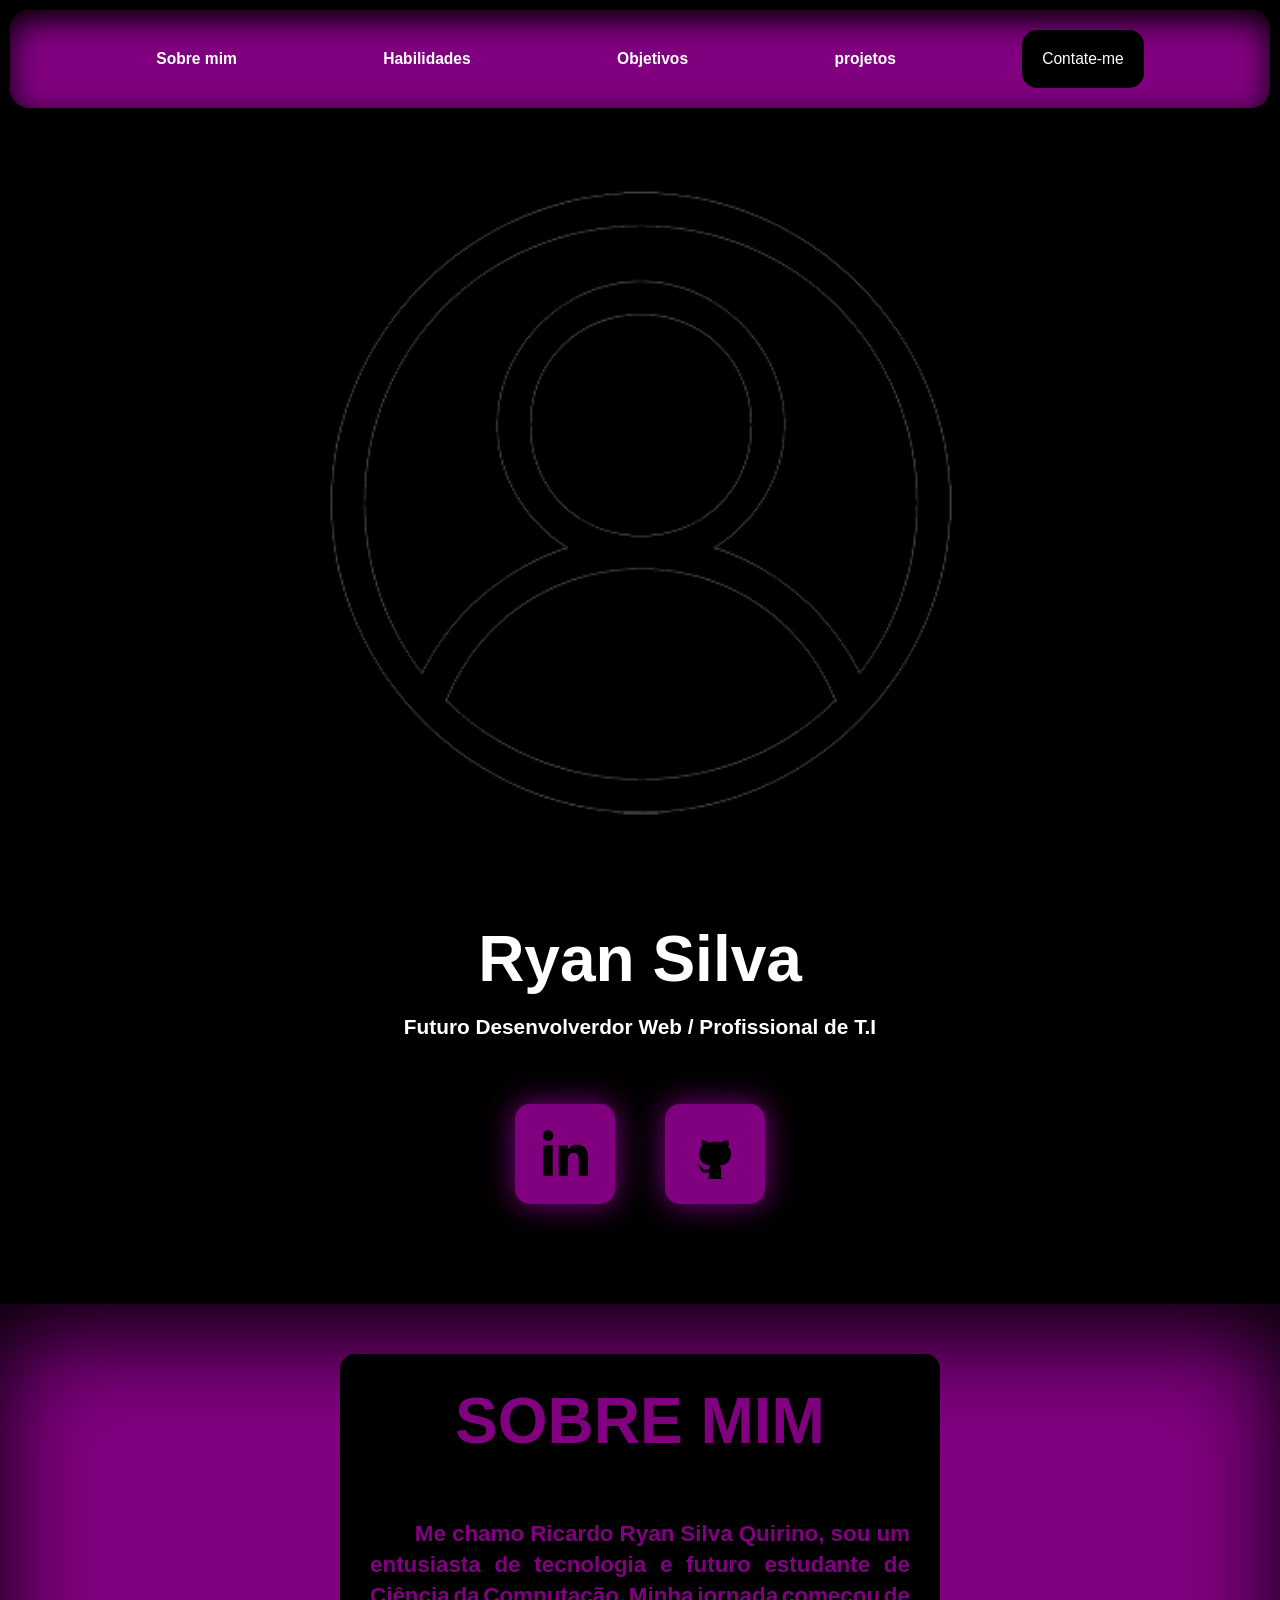
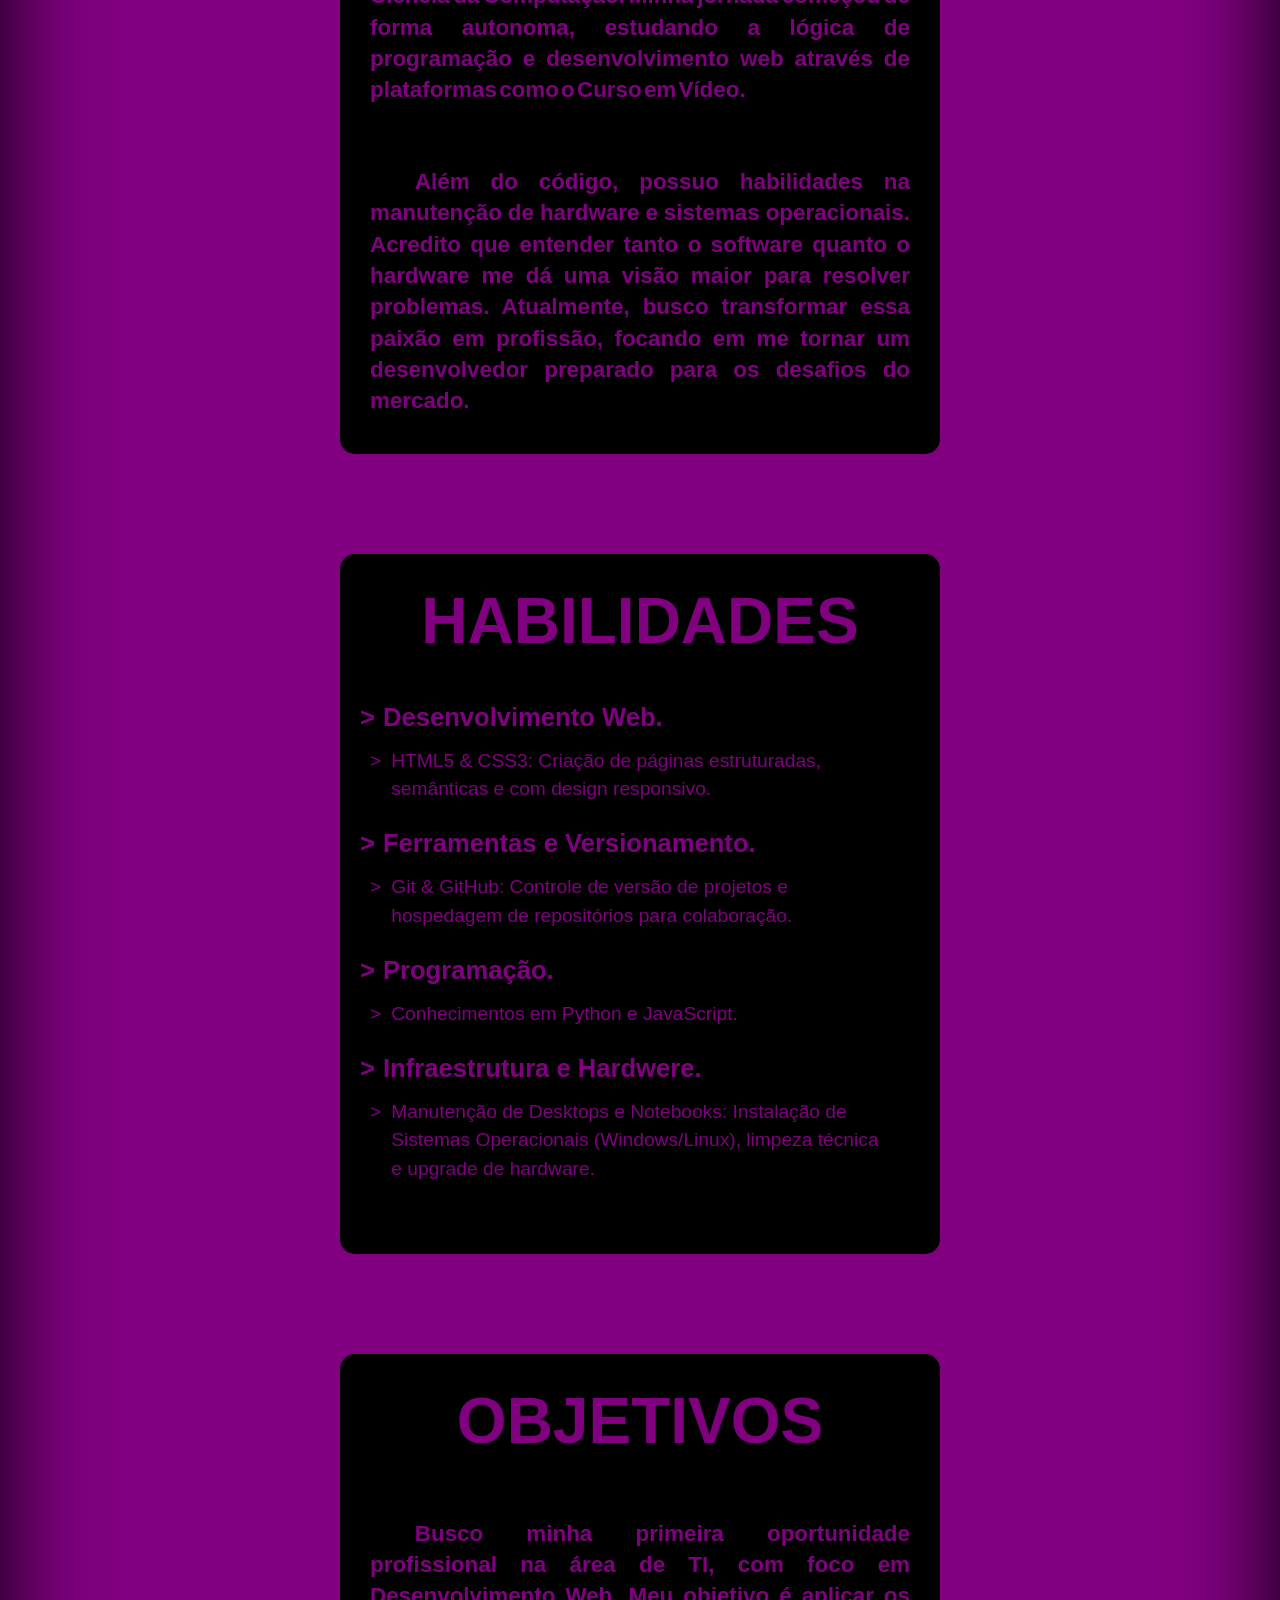
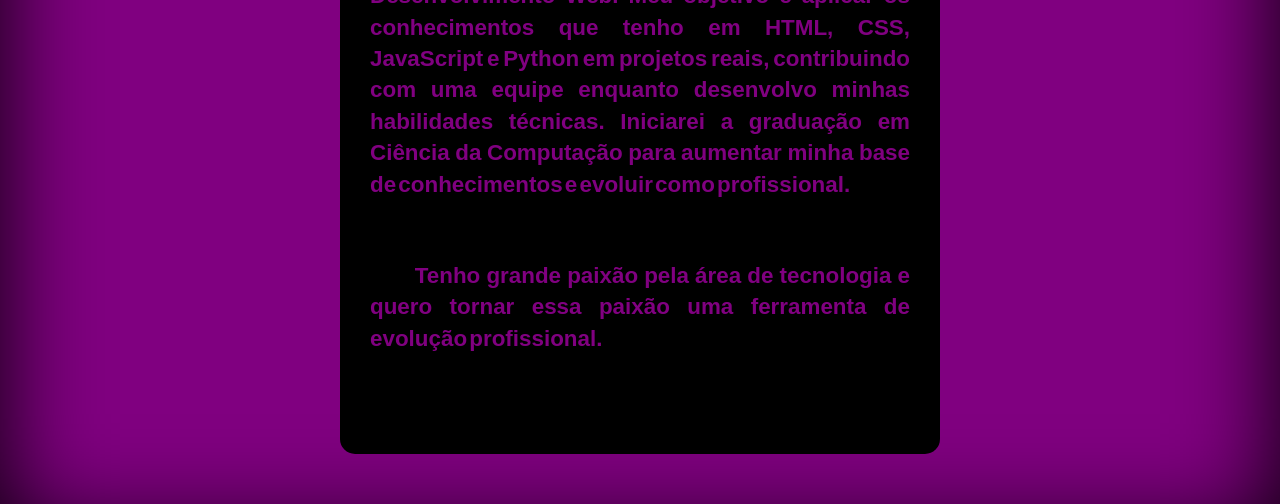
==== index.html @ 9a20ec0d "Portfólio: Versão V1.0 Primeira versão, já com media query." ====
<!DOCTYPE html>
<html lang="pt-br">
<head>
    <meta charset="UTF-8">
    <meta name="viewport" content="width=device-width, initial-scale=1.0">
    <title>PORTFÓLIO</title>
    <link rel="stylesheet" href="estilos/style.css">
    <link rel="stylesheet" href="estilos/style_celulares.css">
    <link rel="stylesheet" href="estilos/style_tablets.css">
    
</head>
<body>
    <header>
        <a href="#infos" class="itens " >Sobre mim</a>
        <a href="#infos" class="itens ">Habilidades</a>
        <a href="" class="itens ">Objetivos</a>
        <a href="" class="itens ">projetos</a>
        <a href=""  id="contato">Contate-me</a>
    </header>
    <section id="inicial">
        <div id="nome_area">
            <div >
                <h1 id="nome">Ryan Silva</h1>
            </div>
            <div >
                <h2 id="area">Futuro Desenvolverdor Web / Profissional de T.I</h2>
            </div>
            <div id="links">
                <a href="" class="link">
                    <img src="Imagens/linked.png" alt="linkedin" class="Imagens">
                </a>
                <a href="" class="link">
                    <img src="Imagens/github.png" alt="GitHub" class="Imagens">
                </a>
            </div>
        </div>
        
        <picture>
            <source media="(max-width: 768px)" srcset="Imagens/usuar2o.png">
            <source media="(min-width:769px) and (max-width: 1200px)" srcset="Imagens/usuar3o.png">
            <img src="Imagens/usuar1o.png" alt="foto" id="foto">
        </picture>
        
    </section>
    <section id="infos">
        <div id="pessoal">
            <div class="mais">
                <h3>SOBRE MIM</h3>
                <p>
                    Me chamo Ricardo Ryan Silva Quirino, sou um entusiasta de tecnologia e futuro estudante de Ciência da Computação. Minha jornada começou de forma autonoma, estudando a lógica de programação e desenvolvimento web através de plataformas como o Curso em Vídeo.
                </p>
                <p>
                    Além do código, possuo habilidades na manutenção de hardware e sistemas operacionais. Acredito que entender tanto o software quanto o hardware me dá uma visão maior para resolver problemas. Atualmente, busco transformar essa paixão em profissão, focando em me tornar um desenvolvedor preparado para os desafios do mercado.
                </p>
                
            </div>
            <div class="mais">
                <h3>HABILIDADES</h3>
                <ul>
                    <li class="pontos"> Desenvolvimento Web.</li>
                    <ul>
                        <li class="subpontos">HTML5 & CSS3: Criação de páginas estruturadas, semânticas e com design responsivo.
                        </li>
                    </ul>
                    <li  class="pontos"> Ferramentas e Versionamento.</li>
                    <ul>
                        <li class="subpontos">
                            Git & GitHub: Controle de versão de projetos e hospedagem de repositórios para colaboração.
                        </li>
                    </ul>
                    <li  class="pontos"> Programação.</li>
                    <ul>
                        <li class="subpontos">
                            Conhecimentos em Python e JavaScript.
                        </li>
                    </ul>
                    <li  class="pontos"> 
                        Infraestrutura e Hardwere. 
                    </li>
                    <ul>
                        <li class="subpontos">
                            Manutenção de Desktops e Notebooks: Instalação de Sistemas Operacionais (Windows/Linux), limpeza técnica e upgrade de hardware.
                        </li>
                    </ul>
                </ul>
            </div>
            <div class="mais">
                <h3>OBJETIVOS</h3>
                <p>
                    Busco minha primeira oportunidade profissional na área de TI, com foco em Desenvolvimento Web. Meu objetivo é aplicar os conhecimentos que tenho em HTML, CSS, JavaScript e Python em projetos reais, contribuindo com uma equipe enquanto desenvolvo minhas habilidades técnicas. Iniciarei a graduação em Ciência da Computação para aumentar minha base de conhecimentos e evoluir como profissional.
                </p>
                <P>
                    Tenho grande paixão pela área de tecnologia e quero tornar essa paixão uma ferramenta de evolução profissional.
                </P>
            </div>
        </div>
    </section>
    <footer>

    </footer>
</script>
</body>
</html>
---- estilos/style.css ----
@charset "utf-8";
@media screen and (min-width: 1200px){
    

    :root{
        --cor-primaria: #000000;
        --cor-secundaria: #800080;
        --cor-tercearia: #ffffff;
    }

    *{
        padding: 0;
        margin: 0;
        font-family: Arial, Helvetica, sans-serif;

    }

    html {
        scroll-behavior: smooth;
    }

    body{
        background-color: var(--cor-primaria);
        margin: auto;
        -ms-overflow-style: none;  
    }

    body::-webkit-scrollbar {
        display: none;
    }

    header{
        display: flex;
        justify-content: space-evenly;
        padding: 20px;
        margin: 50px;
        border-radius: 20px;
        background-color: var(--cor-secundaria);
        font-family: Arial, Helvetica, sans-serif;
        box-shadow: inset 0 10px 30px -0px var(--cor-primaria);
        
    }
    .itens{
        color: var(--cor-tercearia);
        padding: 20px;
        text-decoration: none;
        font-family: Arial, Helvetica, sans-serif;
        font-weight: bold;
        font-size: 1.2em;

        

    }
    #contato{
        color: var(--cor-tercearia);
        background-color: var(--cor-primaria);
        padding: 20px;
        text-decoration: none;
        font-size: 1.2em;
        border-radius: 15px;

    }

    
    #inicial {
        background-color: var(--cor-primaria);
        display: grid;
        /* Troque o 300px por 1fr ou auto */
        grid-template-columns: 1fr 1fr; 
        align-items: center; 
        justify-items: center;
        min-height: calc(100vh - 150px); /* Desconta o tamanho aproximado do header */
        width: 100%;
        padding-top: 20px; /* Evita que cole no header se a tela for muito baixa */
    }


    #nome_area{
        
        display: flex;
        flex-flow: column;
        justify-content: center; 
        padding: 20px;
        margin: 20px;
        color: var(--cor-tercearia);
        line-height: 1.6;
    }
    #nome{
        font-size: 4em;
        padding-left: 50px;
    
    }
    #area{
        padding-left: 55px;
        font-size: 1.3em;
        
        
        
    }
    #links{
        display: flex;
        justify-content: start;
        gap: 50px;
        padding: 60px;
        padding-left: 55px;
    }
    .link{
        display: flex;
        width: 100px;
        height: 100px;
        border-radius: 15px;
        background-color: var(--cor-secundaria);
        align-items: center;
        justify-content: center;
        box-shadow: 0 0 30px var(--cor-secundaria);
        
    }
    .link:hover{
        transform: translate(0px, -5px);
    }
    .Imagens{
        width: 50px;
        
    
    }
    #usuario{
        background-color: #800080;
       
        
    }
    
    picture {
        display: flex;
        justify-content: center;
        align-items: center;
        width: 100%;
        max-height: 100%; 
    }
    #foto{
        max-width: 100%; 
        min-width: 50%;   
        max-height: 70vh;
        min-height: 70vh;    
        object-fit: contain; /* Mantém a proporção sem distorcer */
        display: block;
        margin: auto;
    }

    #infos{
        background-color: var(--cor-secundaria);
        
    }


    #pessoal{
        background-color: var(--cor-secundaria);
        display: flex;
        flex-flow: row wrap;
        justify-content: space-around;
        align-items: center;
        min-height: 100vh;
        box-shadow: inset 0 30px 100px -0px var(--cor-primaria);

    }
    .mais{
        background-color: black;
        color: var(--cor-secundaria);
        width: 600px;
        height: 700px;
        border-radius: 15px;
        margin: 50px;
    }

    .mais h3,p{
        padding: 30px;
    }
    .mais h3{
        text-align: center;
        font-size: 4em;
    }
    .mais p{
        text-align: justify;
        line-height: 1.4em;
        word-spacing: -4px;
        text-indent: 2em;
        font-size: 1.4em;
        font-weight: bolder;
    }
    .mais ul{
        margin: auto;
        list-style-position: inside;
        list-style: none;
        padding: 0px;
    }
    .pontos{
        font-size: 1.6em;
        font-weight: bolder;
        margin-top: 15px;
        display: flex;
        align-items: center;
        padding-left: 20px;
    }
    .pontos::before {
        content: ">";
        margin-right: 8px;
        color: var(--cor-secundaria);
    }
    .subpontos {
        display: flex;       
        align-items: flex-start; 
        padding:10px 30px 10px 30px;
        padding-right: 50px;  
        margin-top: 5px;
        font-size: 1.2em;
        line-height: 1.5;
        font-weight: 500;    
    }
    .subpontos::before {
        content: ">";        
        margin-right: 10px;  
        color: var(--cor-secundaria);         
        flex-shrink: 0;      
    }
}
---- estilos/style_celulares.css ----
@charset "utf-8";
@media screen and (max-width: 768px) {


    :root{
        --cor-primaria: #000000;
        --cor-secundaria: #800080;
        --cor-tercearia: #ffffff;
    }

    *{
        padding: 0;
        margin: 0;
        font-family: Arial, Helvetica, sans-serif;

    }

    html {
        scroll-behavior: smooth;
    }

    body{
        background-color: var(--cor-primaria);
        margin: auto;
        -ms-overflow-style: none;  
    }

    body::-webkit-scrollbar {
        display: none;
    }

    header{
        display: flex;
        flex-flow: row nowrap;
        justify-content: space-evenly;
        padding: 20px;
        margin: 10px;
        border-radius: 20px;
        background-color: var(--cor-secundaria);
        font-family: Arial, Helvetica, sans-serif;
        font-size: 13px;
        box-shadow: inset 0 10px 30px -0px var(--cor-primaria);
        
    }
    .itens{
        color: var(--cor-tercearia);
        padding: 20px;
        text-decoration: none;
        font-family: Arial, Helvetica, sans-serif;
        font-weight: bold;
        font-size: 1.2em;

        

    }
    #contato{
        color: var(--cor-tercearia);
        background-color: var(--cor-primaria);
        padding: 20px;
        text-decoration: none;
        font-size: 1.2em;
        border-radius: 15px;

    }

    #inicial{
        background-color: var(--cor-primaria);
        display: flex;
        flex-flow: column-reverse;
        place-items: center center;
        place-content: center center;
        min-height: 95vh;
        width: 100vw;

        
    }
    #nome_area{
        display: flex;
        flex-flow: column;
        place-content: center center; 
        place-items: center center;
        padding: 20px;
        margin: 20px;
        color: var(--cor-tercearia);
        line-height: 1.6;
    }
    #nome{
        font-size: 4em;
        padding: 0;
        text-align: center;
   
    }
    #area{
        text-align: center;
        font-size: 1.3em;
    
    
    
    }
    
    #links{
        display: flex;
        justify-content: center;
        gap: 50px;
        padding: 60px;
        
        
    }
    .link{
        display: flex;
        width: 100px;
        height: 100px;
        border-radius: 15px;
        background-color: var(--cor-secundaria);
        align-items: center;
        justify-content: center;
        box-shadow: 0 0 30px var(--cor-secundaria);
        
    }
    .link:hover{
        transform: translate(0px, -5px);
    }
    
    .Imagens{
        width: 50px;
        
    
    }
    #usuario{
        background-color: #800080;
        flex: 1 1 300px;
        
       
        width: 400px;
        text-align: center;
        justify-content: center;
        align-content: center;
        
    }
    
    #foto{
        
        flex: 1 1 300px;
    }
    #infos{
        background-color: var(--cor-secundaria);
        
    }


    #pessoal{
        background-color: var(--cor-secundaria);
        display: flex;
        flex-flow: row wrap;
        justify-content: space-around;
        align-items: center;
        min-height: 100vh;
        box-shadow: inset 0 30px 100px -0px var(--cor-primaria);

    }
    .mais{
        background-color: black;
        color: var(--cor-secundaria);
        width: 600px;
        height: 700px;
        border-radius: 15px;
        margin: 50px;
    }

    .mais h3,p{
        padding: 30px;
    }
    .mais h3{
        text-align: center;
        font-size: 4em;
    }
    .mais p{
        text-align: justify;
        line-height: 1.4em;
        word-spacing: -4px;
        text-indent: 2em;
        font-size: 1.4em;
        font-weight: bolder;
    }
    .mais ul{
        margin: auto;
        list-style-position: inside;
        list-style: none;
        padding: 0px;
    }
    .pontos{
        font-size: 1.6em;
        font-weight: bolder;
        margin-top: 15px;
        display: flex;
        align-items: center;
        padding-left: 20px;
    }
    .pontos::before {
        content: ">";
        margin-right: 8px;
        color: var(--cor-secundaria);
    }
    .subpontos {
        display: flex;       
        align-items: flex-start; 
        padding:10px 30px 10px 30px;
        padding-right: 50px;  
        margin-top: 5px;
        font-size: 1.2em;
        line-height: 1.5;
        font-weight: 500;    
    }
    .subpontos::before {
        content: ">";        
        margin-right: 10px;  
        color: var(--cor-secundaria);         
        flex-shrink: 0;      
    }
}
---- estilos/style_tablets.css ----
@charset "utf-8";
@media screen and (min-width: 769px) and (max-width: 1470px) {


    :root{
        --cor-primaria: #000000;
        --cor-secundaria: #800080;
        --cor-tercearia: #ffffff;
    }

    *{
        padding: 0;
        margin: 0;
        font-family: Arial, Helvetica, sans-serif;

    }

    html {
        scroll-behavior: smooth;
    }

    body{
        background-color: var(--cor-primaria);
        margin: auto;
        -ms-overflow-style: none;  
    }

    body::-webkit-scrollbar {
        display: none;
    }

    header{
        display: flex;
        flex-flow: row nowrap;
        justify-content: space-evenly;
        padding: 20px;
        margin: 10px;
        border-radius: 20px;
        background-color: var(--cor-secundaria);
        font-family: Arial, Helvetica, sans-serif;
        font-size: 13px;
        box-shadow: inset 0 10px 30px -0px var(--cor-primaria);
        
    }
    .itens{
        color: var(--cor-tercearia);
        padding: 20px;
        text-decoration: none;
        font-family: Arial, Helvetica, sans-serif;
        font-weight: bold;
        font-size: 1.2em;

        

    }
    #contato{
        color: var(--cor-tercearia);
        background-color: var(--cor-primaria);
        padding: 20px;
        text-decoration: none;
        font-size: 1.2em;
        border-radius: 15px;

    }

    #inicial{
        background-color: var(--cor-primaria);
        display: flex;
        flex-flow: column-reverse;
        place-items: center center;
        place-content: center center;
        min-height: 95vh;
        width: 100vw;

        
    }
    #nome_area{
        display: flex;
        flex-flow: column;
        place-content: center center; 
        place-items: center center;
        padding: 20px;
        margin: 20px;
        color: var(--cor-tercearia);
        line-height: 1.6;
    }
    #nome{
        font-size: 4em;
        padding: 0;
        text-align: center;
   
    }
    #area{
        text-align: center;
        font-size: 1.3em;
        padding: 0;
    
    
    
    }
    
    #links{
        display: flex;
        justify-content: center;
        gap: 50px;
        padding: 60px;
        
        
    }
    .link{
        display: flex;
        width: 100px;
        height: 100px;
        border-radius: 15px;
        background-color: var(--cor-secundaria);
        align-items: center;
        justify-content: center;
        box-shadow: 0 0 30px var(--cor-secundaria);
        
    }
    .link:hover{
        transform: translate(0px, -5px);
    }
    
    .Imagens{
        width: 50px;
        
    
    }
    #usuario{
        background-color: #800080;
        flex: 1 1 300px;
        
       
        width: 400px;
        text-align: center;
        justify-content: center;
        align-content: center;
        
    }
    
    picture{
        padding: 50px;
    }
    #infos{
        background-color: var(--cor-secundaria);
        
    }


    #pessoal{
        background-color: var(--cor-secundaria);
        display: flex;
        flex-flow: row wrap;
        justify-content: space-around;
        align-items: center;
        min-height: 100vh;
        box-shadow: inset 0 30px 100px -0px var(--cor-primaria);

    }
    .mais{
        background-color: black;
        color: var(--cor-secundaria);
        width: 600px;
        height: 700px;
        border-radius: 15px;
        margin: 50px;
    }

    .mais h3,p{
        padding: 30px;
    }
    .mais h3{
        text-align: center;
        font-size: 4em;
    }
    .mais p{
        text-align: justify;
        line-height: 1.4em;
        word-spacing: -4px;
        text-indent: 2em;
        font-size: 1.4em;
        font-weight: bolder;
    }
    .mais ul{
        margin: auto;
        list-style-position: inside;
        list-style: none;
        padding: 0px;
    }
    .pontos{
        font-size: 1.6em;
        font-weight: bolder;
        margin-top: 15px;
        display: flex;
        align-items: center;
        padding-left: 20px;
    }
    .pontos::before {
        content: ">";
        margin-right: 8px;
        color: var(--cor-secundaria);
    }
    .subpontos {
        display: flex;       
        align-items: flex-start; 
        padding:10px 30px 10px 30px;
        padding-right: 50px;  
        margin-top: 5px;
        font-size: 1.2em;
        line-height: 1.5;
        font-weight: 500;    
    }
    .subpontos::before {
        content: ">";        
        margin-right: 10px;  
        color: var(--cor-secundaria);         
        flex-shrink: 0;      
    }
}
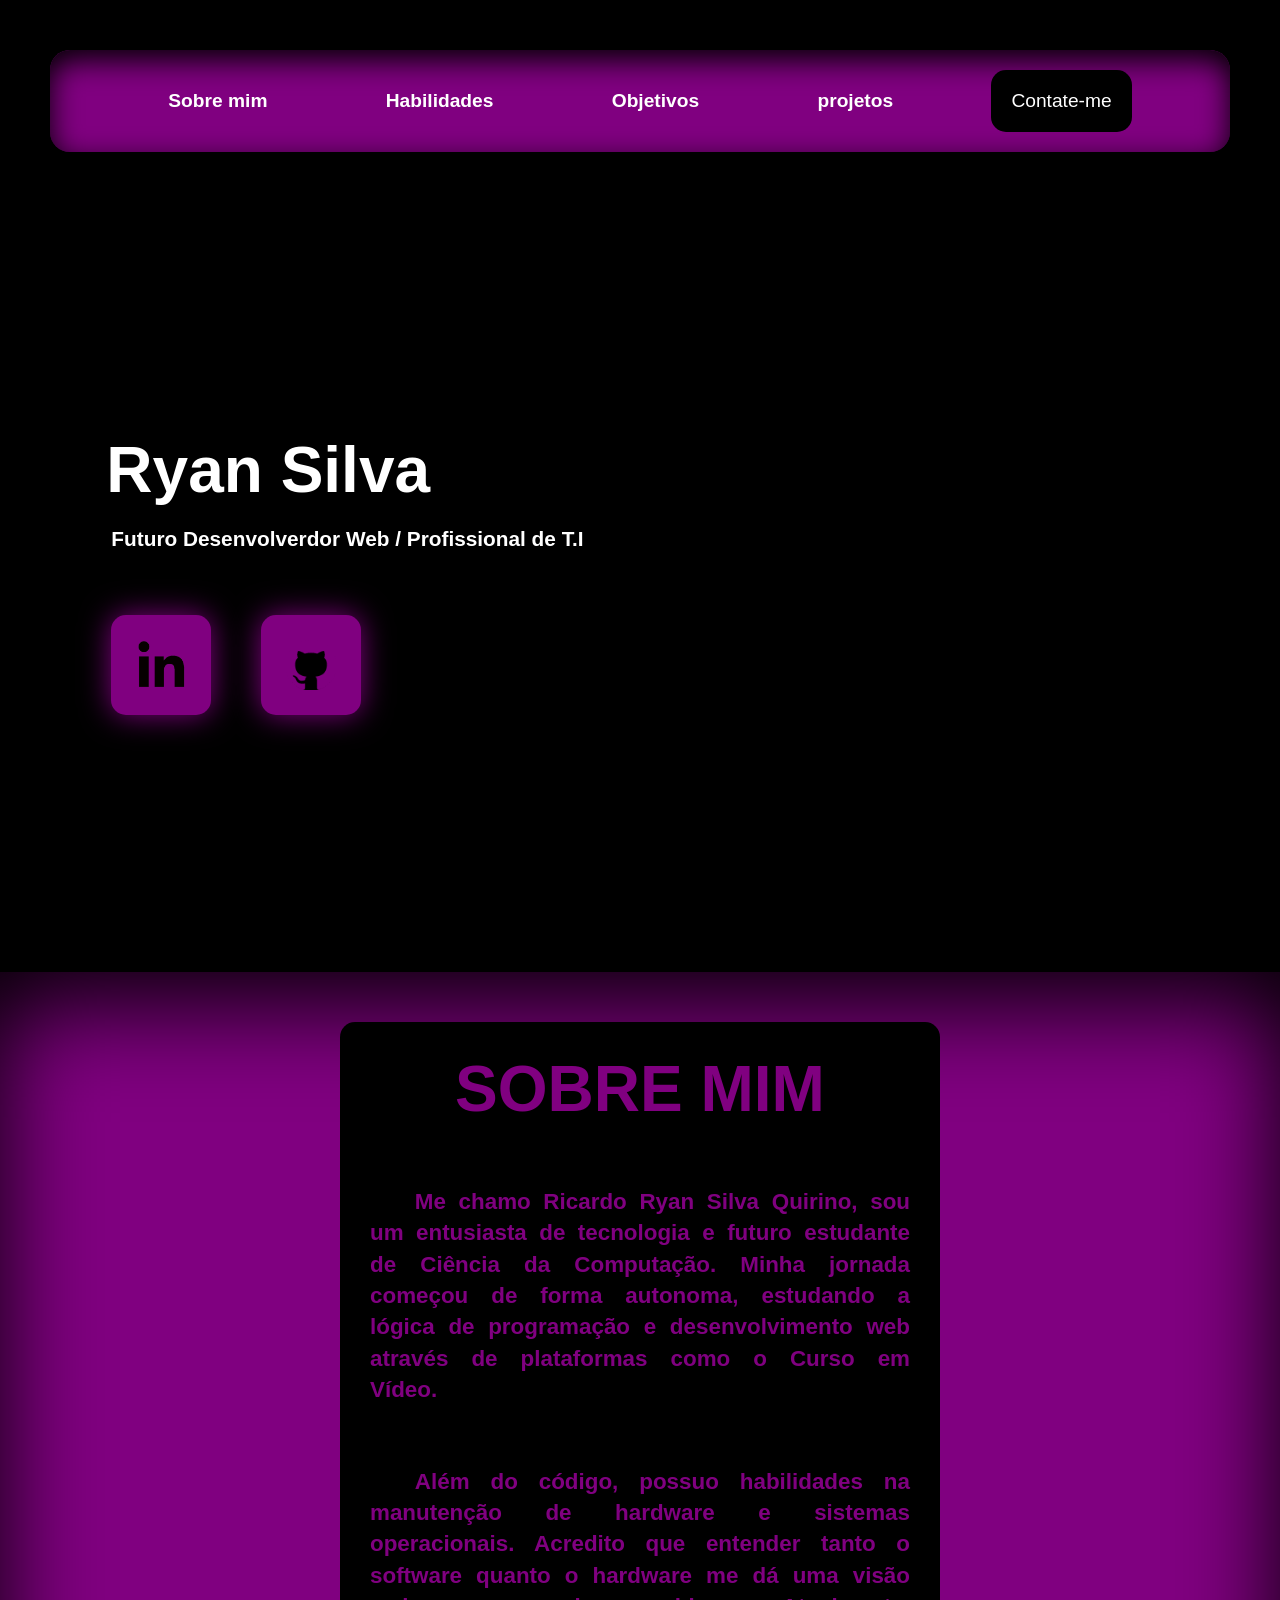
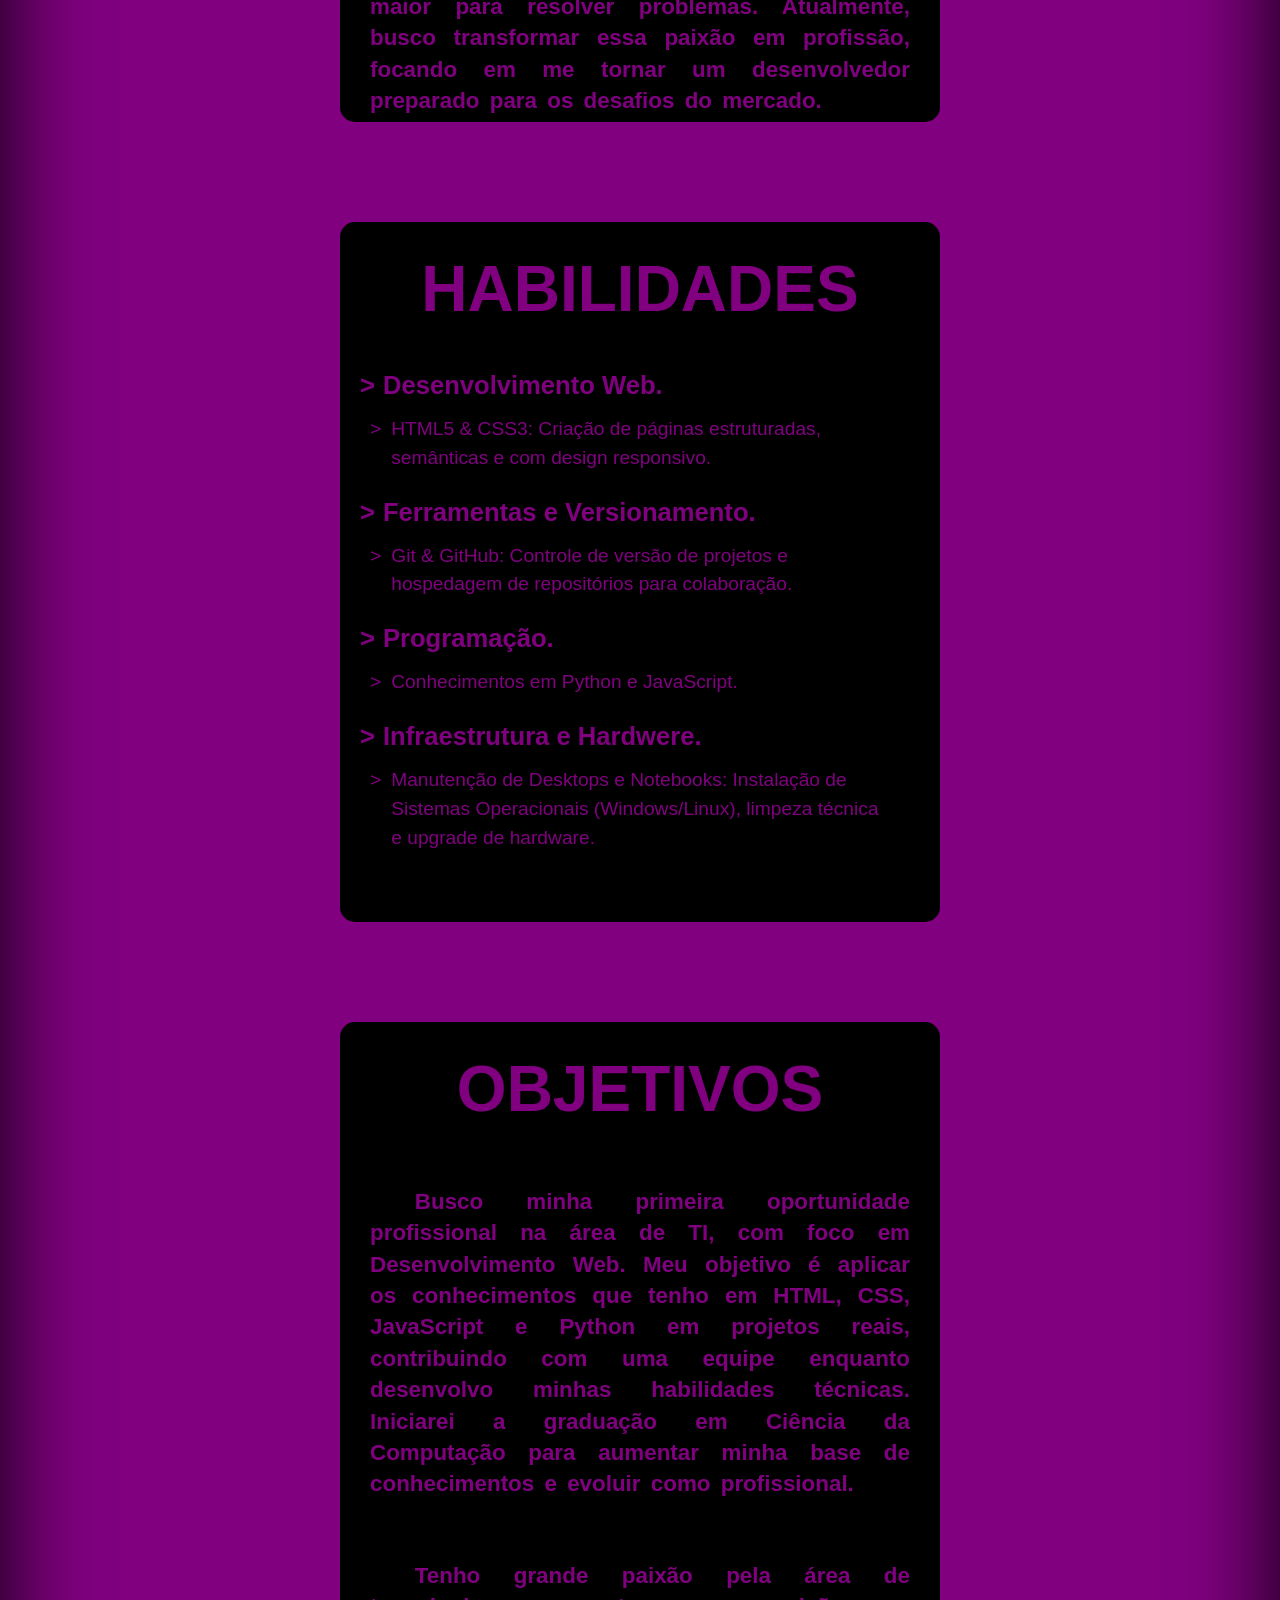
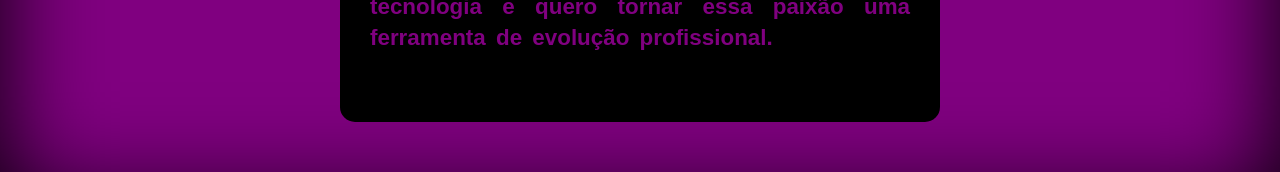
==== commit bdcf99ca: "Update V1.4" ====
--- a/index.html
+++ b/index.html
@@ -11,10 +11,10 @@
 </head>
 <body>
     <header>
-        <a href="#infos" class="itens " >Sobre mim</a>
-        <a href="#infos" class="itens ">Habilidades</a>
-        <a href="" class="itens ">Objetivos</a>
-        <a href="" class="itens ">projetos</a>
+        <a href="#sobre" class="itens " >Sobre mim</a>
+        <a href="#habilidades" class="itens ">Habilidades</a>
+        <a href="#objetivos" class="itens ">Objetivos</a>
+        <a href="#infos" class="itens ">projetos</a>
         <a href=""  id="contato">Contate-me</a>
     </header>
     <section id="inicial">
@@ -26,10 +26,10 @@
                 <h2 id="area">Futuro Desenvolverdor Web / Profissional de T.I</h2>
             </div>
             <div id="links">
-                <a href="" class="link">
+                <a href="https://www.linkedin.com/in/ryansilvadev/" class="link" target="_blank">
                     <img src="Imagens/linked.png" alt="linkedin" class="Imagens">
                 </a>
-                <a href="" class="link">
+                <a href="https://github.com/Ryan-Silva-Dev" class="link" target="_blank">
                     <img src="Imagens/github.png" alt="GitHub" class="Imagens">
                 </a>
             </div>
@@ -45,7 +45,7 @@
     <section id="infos">
         <div id="pessoal">
             <div class="mais">
-                <h3>SOBRE MIM</h3>
+                <h3 id="sobre">SOBRE MIM</h3>
                 <p>
                     Me chamo Ricardo Ryan Silva Quirino, sou um entusiasta de tecnologia e futuro estudante de Ciência da Computação. Minha jornada começou de forma autonoma, estudando a lógica de programação e desenvolvimento web através de plataformas como o Curso em Vídeo.
                 </p>
@@ -55,7 +55,7 @@
                 
             </div>
             <div class="mais">
-                <h3>HABILIDADES</h3>
+                <h3 id="habilidades">HABILIDADES</h3>
                 <ul>
                     <li class="pontos"> Desenvolvimento Web.</li>
                     <ul>
@@ -85,7 +85,7 @@
                 </ul>
             </div>
             <div class="mais">
-                <h3>OBJETIVOS</h3>
+                <h3 id="objetivos">OBJETIVOS</h3>
                 <p>
                     Busco minha primeira oportunidade profissional na área de TI, com foco em Desenvolvimento Web. Meu objetivo é aplicar os conhecimentos que tenho em HTML, CSS, JavaScript e Python em projetos reais, contribuindo com uma equipe enquanto desenvolvo minhas habilidades técnicas. Iniciarei a graduação em Ciência da Computação para aumentar minha base de conhecimentos e evoluir como profissional.
                 </p>
--- a/estilos/style.css
+++ b/estilos/style.css
@@ -137,7 +137,7 @@
         max-height: 100%; 
     }
     #foto{
-        max-width: 100%; 
+        max-width: 90%; 
         min-width: 50%;   
         max-height: 70vh;
         min-height: 70vh;    
@@ -181,7 +181,7 @@
     .mais p{
         text-align: justify;
         line-height: 1.4em;
-        word-spacing: -4px;
+        word-spacing: 4px;
         text-indent: 2em;
         font-size: 1.4em;
         font-weight: bolder;
--- a/estilos/style_celulares.css
+++ b/estilos/style_celulares.css
@@ -1,5 +1,5 @@
 @charset "utf-8";
-@media screen and (max-width: 768px) {
+@media screen and (max-width: 500px) {
 
 
     :root{
@@ -32,19 +32,21 @@
     header{
         display: flex;
         flex-flow: row nowrap;
-        justify-content: space-evenly;
-        padding: 20px;
-        margin: 10px;
+        margin: auto;
+        place-content: center space-around;
+        place-items: center center;
+        width: 95vw;
+        height: 6vh;
         border-radius: 20px;
         background-color: var(--cor-secundaria);
         font-family: Arial, Helvetica, sans-serif;
-        font-size: 13px;
+        font-size: 0.5em;
         box-shadow: inset 0 10px 30px -0px var(--cor-primaria);
         
     }
     .itens{
         color: var(--cor-tercearia);
-        padding: 20px;
+    
         text-decoration: none;
         font-family: Arial, Helvetica, sans-serif;
         font-weight: bold;
@@ -56,10 +58,10 @@
     #contato{
         color: var(--cor-tercearia);
         background-color: var(--cor-primaria);
-        padding: 20px;
+        padding: 15px;
         text-decoration: none;
         font-size: 1.2em;
-        border-radius: 15px;
+        border-radius: 20px;
 
     }
 
@@ -69,7 +71,7 @@
         flex-flow: column-reverse;
         place-items: center center;
         place-content: center center;
-        min-height: 95vh;
+        min-height: 97vh;
         width: 100vw;
 
         
@@ -79,20 +81,20 @@
         flex-flow: column;
         place-content: center center; 
         place-items: center center;
-        padding: 20px;
-        margin: 20px;
+        padding: 10px;
+        margin: 10px;
         color: var(--cor-tercearia);
         line-height: 1.6;
     }
     #nome{
-        font-size: 4em;
+        font-size: 2em;
         padding: 0;
         text-align: center;
    
     }
     #area{
         text-align: center;
-        font-size: 1.3em;
+        font-size: 0.5em;
     
     
     
@@ -101,15 +103,15 @@
     #links{
         display: flex;
         justify-content: center;
-        gap: 50px;
-        padding: 60px;
+        gap: 30px;
+        padding: 20px;
         
         
     }
     .link{
         display: flex;
-        width: 100px;
-        height: 100px;
+        width: 60px;
+        height: 60px;
         border-radius: 15px;
         background-color: var(--cor-secundaria);
         align-items: center;
@@ -144,6 +146,9 @@
     }
     #infos{
         background-color: var(--cor-secundaria);
+        width: 100vw;
+        margin: 0;
+        padding: 0;
         
     }
 
@@ -161,25 +166,25 @@
     .mais{
         background-color: black;
         color: var(--cor-secundaria);
-        width: 600px;
-        height: 700px;
+        width: 400px;
+        height: 500px;
         border-radius: 15px;
-        margin: 50px;
+        margin: 10px;
     }
 
     .mais h3,p{
-        padding: 30px;
+        padding: 20px;
     }
     .mais h3{
         text-align: center;
-        font-size: 4em;
+        font-size: 1.5em;
     }
     .mais p{
         text-align: justify;
-        line-height: 1.4em;
-        word-spacing: -4px;
-        text-indent: 2em;
-        font-size: 1.4em;
+        line-height: 1.3em;
+        word-spacing: 4px;
+        text-indent: 1em;
+        font-size: 0.8em;
         font-weight: bolder;
     }
     .mais ul{
@@ -189,12 +194,12 @@
         padding: 0px;
     }
     .pontos{
-        font-size: 1.6em;
+        font-size: 1em;
         font-weight: bolder;
-        margin-top: 15px;
+        margin-top: 9px;
         display: flex;
         align-items: center;
-        padding-left: 20px;
+        padding-left: 10px;
     }
     .pontos::before {
         content: ">";
@@ -204,11 +209,11 @@
     .subpontos {
         display: flex;       
         align-items: flex-start; 
-        padding:10px 30px 10px 30px;
+        padding:5px 15px 5px 15px;
         padding-right: 50px;  
         margin-top: 5px;
-        font-size: 1.2em;
-        line-height: 1.5;
+        font-size: 0.8em;
+        line-height: 1.2em;
         font-weight: 500;    
     }
     .subpontos::before {
--- a/estilos/style_tablets.css
+++ b/estilos/style_tablets.css
@@ -1,5 +1,5 @@
 @charset "utf-8";
-@media screen and (min-width: 769px) and (max-width: 1470px) {
+@media screen and (min-width: 501px) and (max-width: 1236px) {
 
 
     :root{
@@ -23,6 +23,7 @@
         background-color: var(--cor-primaria);
         margin: auto;
         -ms-overflow-style: none;  
+        width: 100vw;
     }
 
     body::-webkit-scrollbar {
@@ -32,23 +33,25 @@
     header{
         display: flex;
         flex-flow: row nowrap;
-        justify-content: space-evenly;
-        padding: 20px;
-        margin: 10px;
+        justify-content: space-around;
+        align-items: center;
+        margin: auto;
+        width: 95vw;
         border-radius: 20px;
+        padding: 10px;
         background-color: var(--cor-secundaria);
         font-family: Arial, Helvetica, sans-serif;
-        font-size: 13px;
+        font-size: 1em;
         box-shadow: inset 0 10px 30px -0px var(--cor-primaria);
         
     }
     .itens{
         color: var(--cor-tercearia);
-        padding: 20px;
+        
         text-decoration: none;
         font-family: Arial, Helvetica, sans-serif;
         font-weight: bold;
-        font-size: 1.2em;
+        font-size: .8em;
 
         
 
@@ -58,8 +61,8 @@
         background-color: var(--cor-primaria);
         padding: 20px;
         text-decoration: none;
-        font-size: 1.2em;
-        border-radius: 15px;
+        font-size: 1em;
+        border-radius: 20px;
 
     }
 
@@ -85,14 +88,14 @@
         line-height: 1.6;
     }
     #nome{
-        font-size: 4em;
+        font-size: 3em;
         padding: 0;
         text-align: center;
    
     }
     #area{
         text-align: center;
-        font-size: 1.3em;
+        font-size: 1em;
         padding: 0;
     
     
@@ -102,16 +105,16 @@
     #links{
         display: flex;
         justify-content: center;
-        gap: 50px;
-        padding: 60px;
+        gap: 25px;
+        padding: 30px;
         
         
     }
     .link{
         display: flex;
-        width: 100px;
-        height: 100px;
-        border-radius: 15px;
+        width: 80px;
+        height: 80px;
+        border-radius: 20px;
         background-color: var(--cor-secundaria);
         align-items: center;
         justify-content: center;
@@ -172,14 +175,14 @@
     }
     .mais h3{
         text-align: center;
-        font-size: 4em;
+        font-size: 2em;
     }
     .mais p{
         text-align: justify;
         line-height: 1.4em;
-        word-spacing: -4px;
-        text-indent: 2em;
-        font-size: 1.4em;
+        word-spacing: 5px;
+        text-indent: 1em;
+        font-size: 1.2em;
         font-weight: bolder;
     }
     .mais ul{
@@ -189,7 +192,7 @@
         padding: 0px;
     }
     .pontos{
-        font-size: 1.6em;
+        font-size: 1.2em;
         font-weight: bolder;
         margin-top: 15px;
         display: flex;
@@ -207,7 +210,7 @@
         padding:10px 30px 10px 30px;
         padding-right: 50px;  
         margin-top: 5px;
-        font-size: 1.2em;
+        font-size: 1em;
         line-height: 1.5;
         font-weight: 500;    
     }
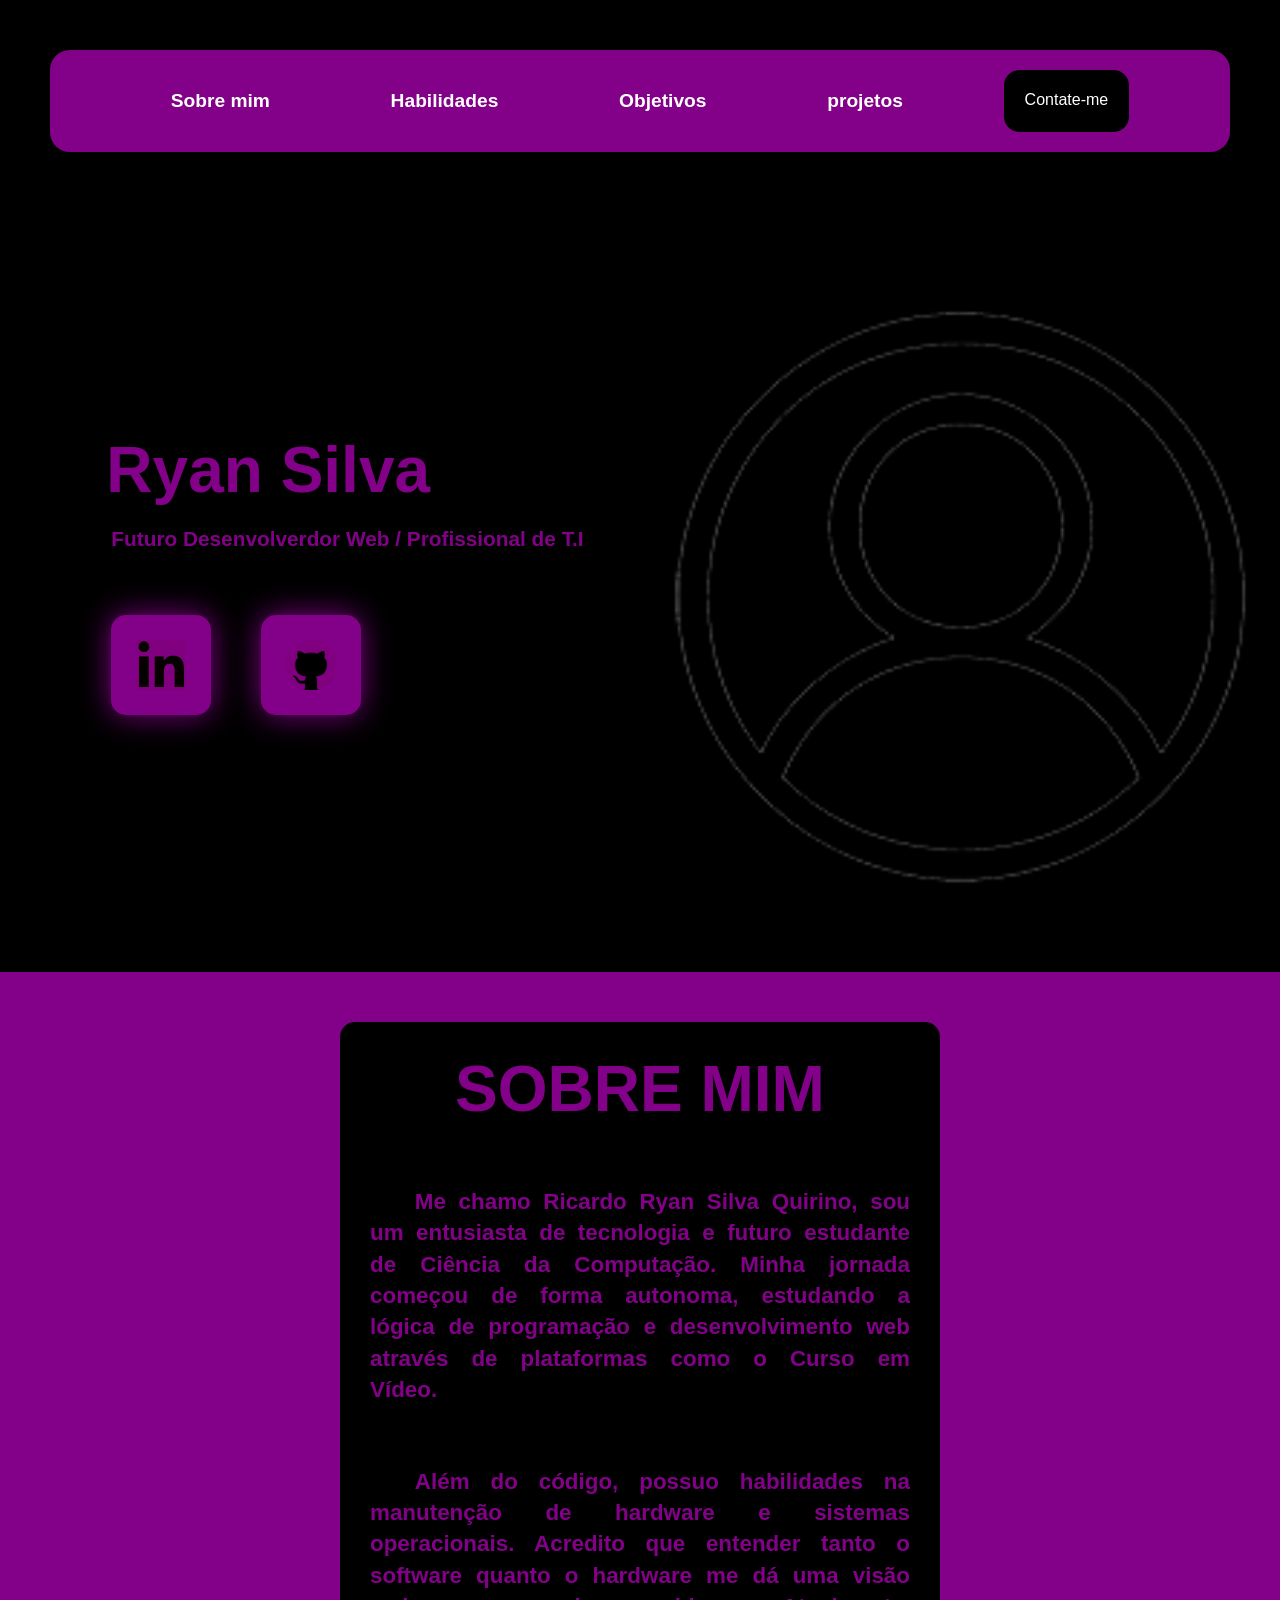
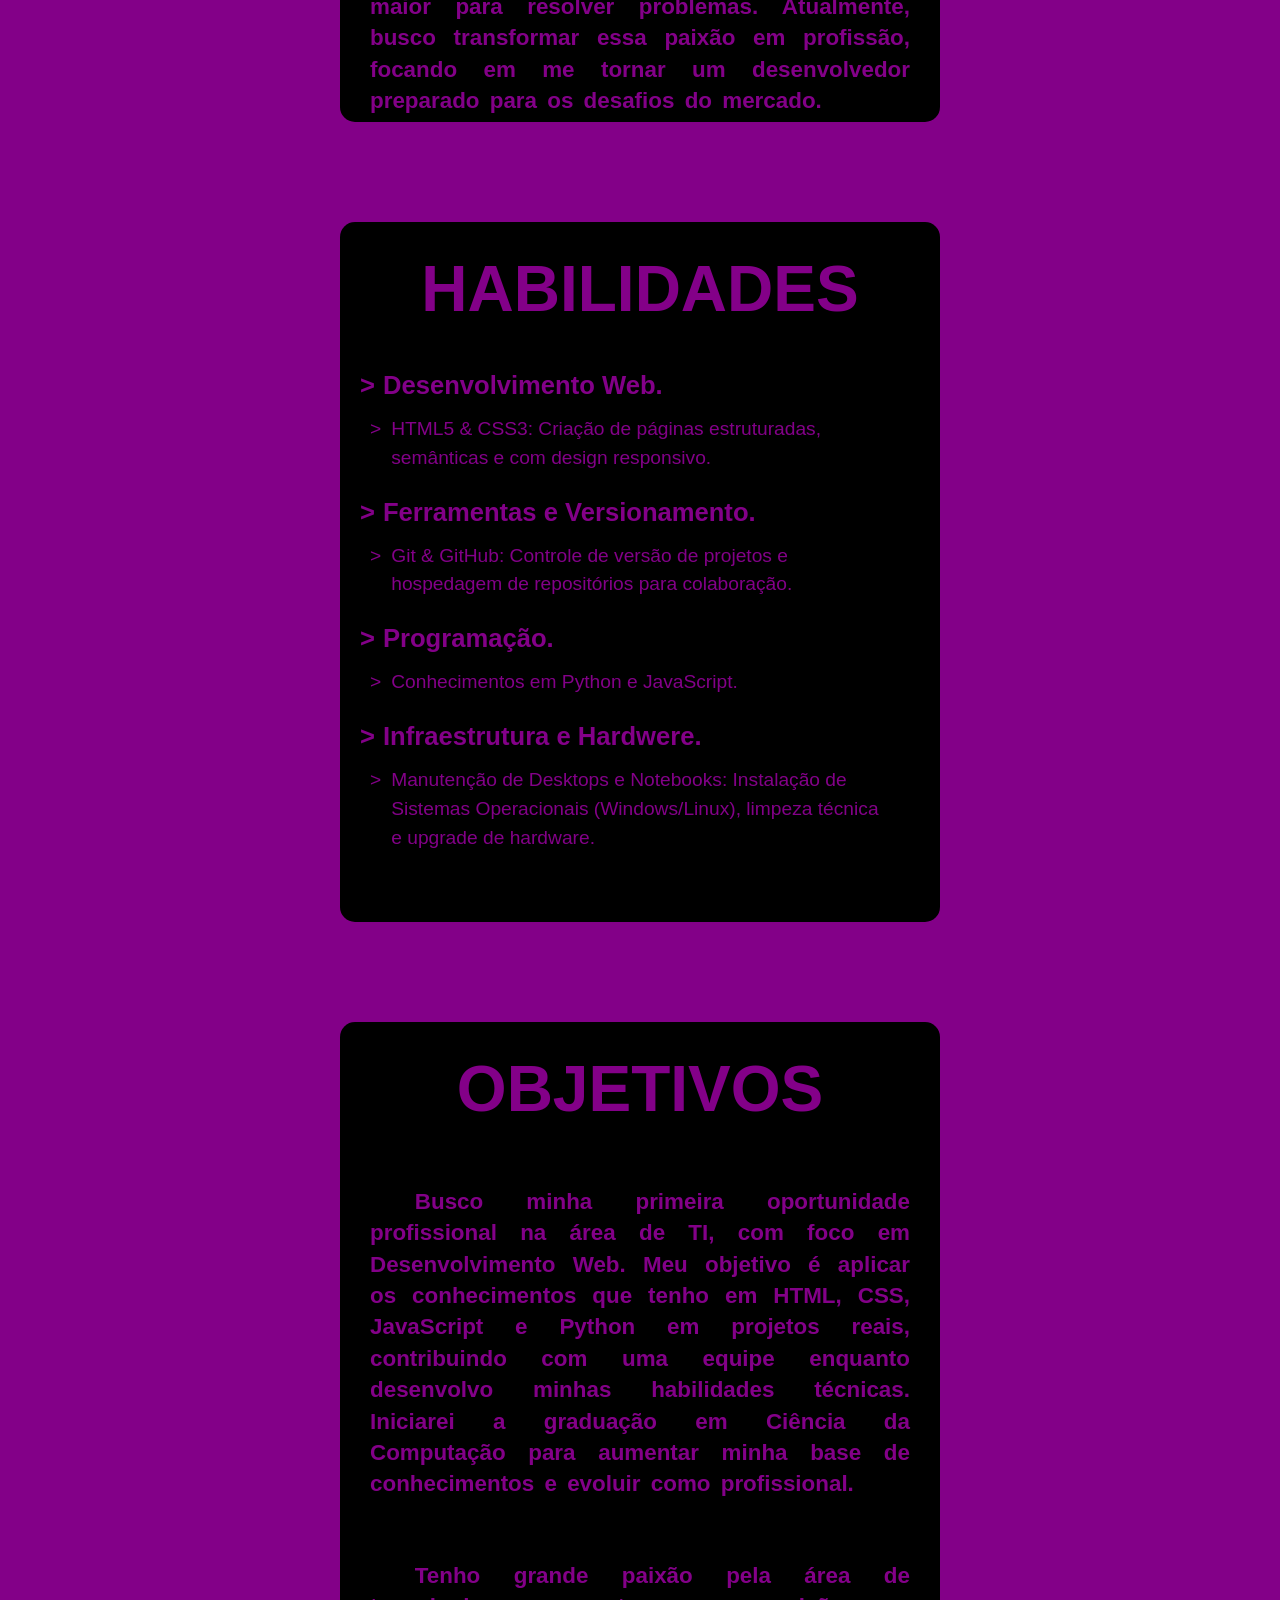
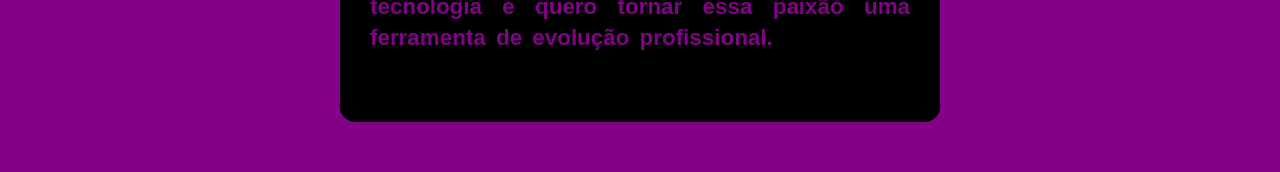
==== commit c7e0657c: "Contato Implementação da função de contato por E-mail." ====
--- a/index.html
+++ b/index.html
@@ -15,7 +15,7 @@
         <a href="#habilidades" class="itens ">Habilidades</a>
         <a href="#objetivos" class="itens ">Objetivos</a>
         <a href="#infos" class="itens ">projetos</a>
-        <a href=""  id="contato">Contate-me</a>
+        <a href="contato.html"  id="contato">Contate-me</a>
     </header>
     <section id="inicial">
         <div id="nome_area">
--- a/estilos/style.css
+++ b/estilos/style.css
@@ -4,7 +4,7 @@
 
     :root{
         --cor-primaria: #000000;
-        --cor-secundaria: #800080;
+        --cor-secundaria: #830088;
         --cor-tercearia: #ffffff;
     }
 
@@ -37,7 +37,7 @@
         border-radius: 20px;
         background-color: var(--cor-secundaria);
         font-family: Arial, Helvetica, sans-serif;
-        box-shadow: inset 0 10px 30px -0px var(--cor-primaria);
+        
         
     }
     .itens{
@@ -56,9 +56,16 @@
         background-color: var(--cor-primaria);
         padding: 20px;
         text-decoration: none;
-        font-size: 1.2em;
+        font-size: 1em;
         border-radius: 15px;
-
+        border: 1px solid var(--cor-primaria);
+        transition: 0.7s;
+    }
+    #contato:hover{
+        color: var(--cor-primaria);
+        background-color: var(--cor-secundaria);
+        border: 1px solid var(--cor-primaria);
+        font-weight: bold;
     }
 
     
@@ -82,7 +89,7 @@
         justify-content: center; 
         padding: 20px;
         margin: 20px;
-        color: var(--cor-tercearia);
+        color: var(--cor-secundaria);
         line-height: 1.6;
     }
     #nome{
@@ -124,7 +131,7 @@
     
     }
     #usuario{
-        background-color: #800080;
+        background-color: var(--cor-secundaria);
        
         
     }
@@ -159,11 +166,11 @@
         justify-content: space-around;
         align-items: center;
         min-height: 100vh;
-        box-shadow: inset 0 30px 100px -0px var(--cor-primaria);
+        /*box-shadow: inset 0 30px 100px -0px var(--cor-primaria);*/
 
     }
     .mais{
-        background-color: black;
+        background-color: var(--cor-primaria);
         color: var(--cor-secundaria);
         width: 600px;
         height: 700px;
--- a/estilos/style_celulares.css
+++ b/estilos/style_celulares.css
@@ -41,7 +41,7 @@
         background-color: var(--cor-secundaria);
         font-family: Arial, Helvetica, sans-serif;
         font-size: 0.5em;
-        box-shadow: inset 0 10px 30px -0px var(--cor-primaria);
+        
         
     }
     .itens{
@@ -62,7 +62,13 @@
         text-decoration: none;
         font-size: 1.2em;
         border-radius: 20px;
-
+        transition: 0.7s;
+
+    }
+    #contato:hover{
+        color: var(--cor-primaria);
+        background-color: var(--cor-secundaria);
+        border: 1px solid var(--cor-primaria);
     }
 
     #inicial{
@@ -160,7 +166,7 @@
         justify-content: space-around;
         align-items: center;
         min-height: 100vh;
-        box-shadow: inset 0 30px 100px -0px var(--cor-primaria);
+        
 
     }
     .mais{
--- a/estilos/style_tablets.css
+++ b/estilos/style_tablets.css
@@ -42,16 +42,16 @@
         background-color: var(--cor-secundaria);
         font-family: Arial, Helvetica, sans-serif;
         font-size: 1em;
-        box-shadow: inset 0 10px 30px -0px var(--cor-primaria);
+        
         
     }
     .itens{
         color: var(--cor-tercearia);
-        
+        font-weight: bold;
         text-decoration: none;
         font-family: Arial, Helvetica, sans-serif;
         font-weight: bold;
-        font-size: .8em;
+        font-size: 1em;
 
         
 
@@ -62,8 +62,15 @@
         padding: 20px;
         text-decoration: none;
         font-size: 1em;
+        font-weight: bold;
         border-radius: 20px;
-
+        border: 1px solid var(--cor-primaria);
+        transition: 0.7s;
+    }
+    #contato:hover{
+        color: var(--cor-primaria);
+        background-color: var(--cor-secundaria);
+        border: 1px solid var(--cor-primaria);
     }
 
     #inicial{
@@ -131,7 +138,7 @@
     
     }
     #usuario{
-        background-color: #800080;
+        background-color: var(--cor-secundaria);
         flex: 1 1 300px;
         
        
@@ -158,11 +165,11 @@
         justify-content: space-around;
         align-items: center;
         min-height: 100vh;
-        box-shadow: inset 0 30px 100px -0px var(--cor-primaria);
+        
 
     }
     .mais{
-        background-color: black;
+        background-color: var(--cor-primaria);
         color: var(--cor-secundaria);
         width: 600px;
         height: 700px;
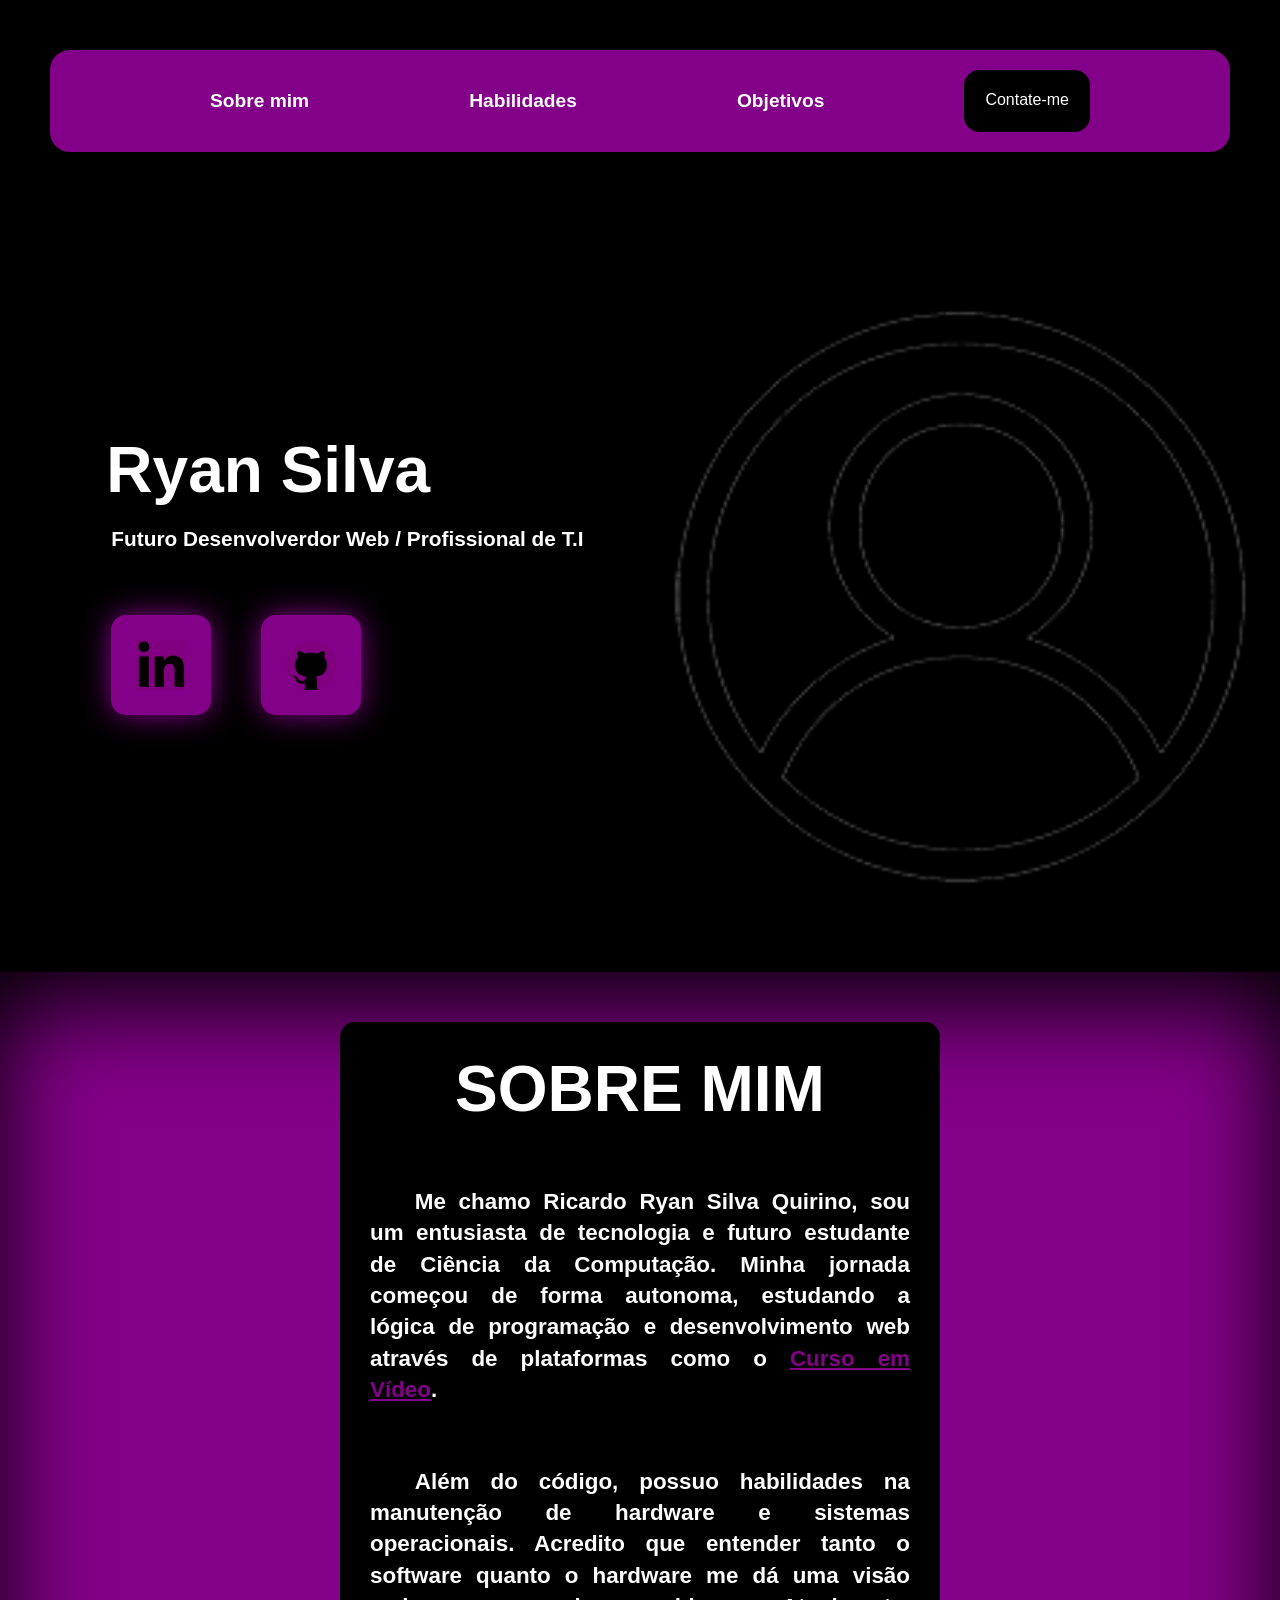
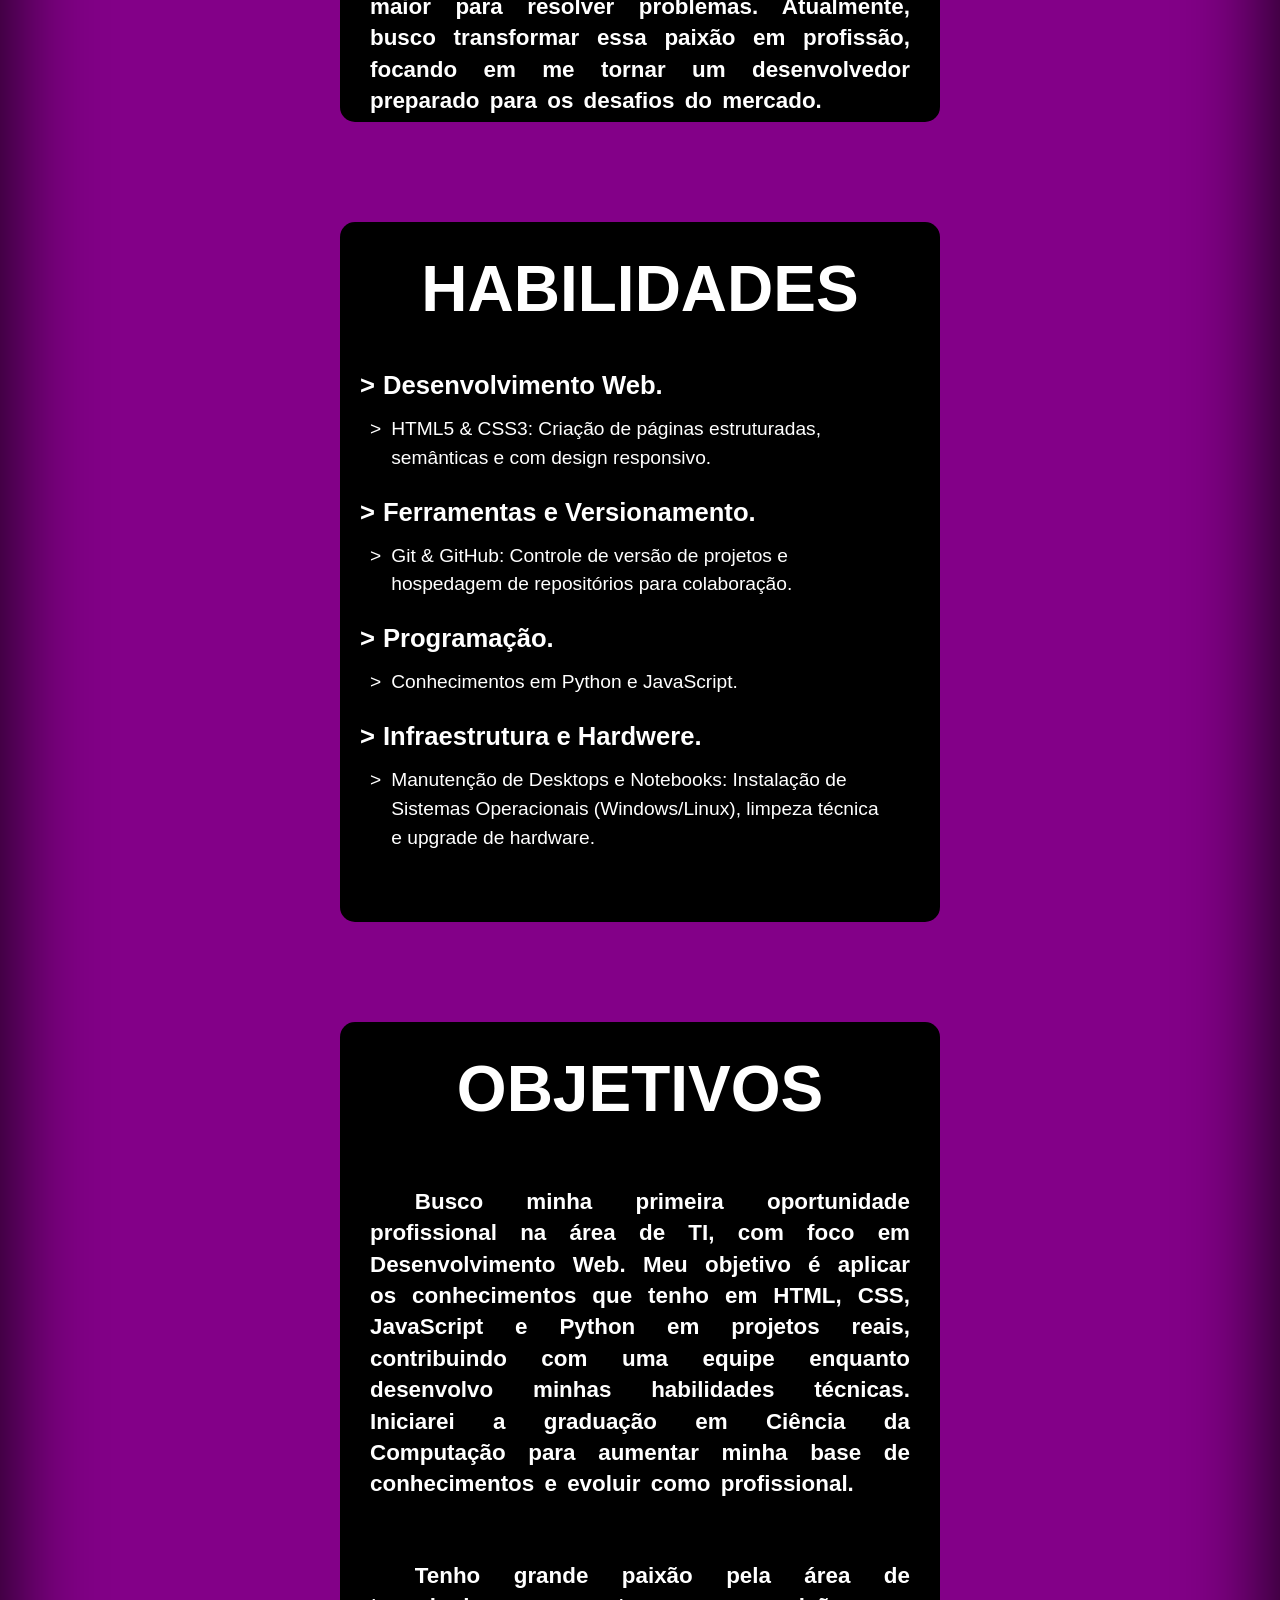
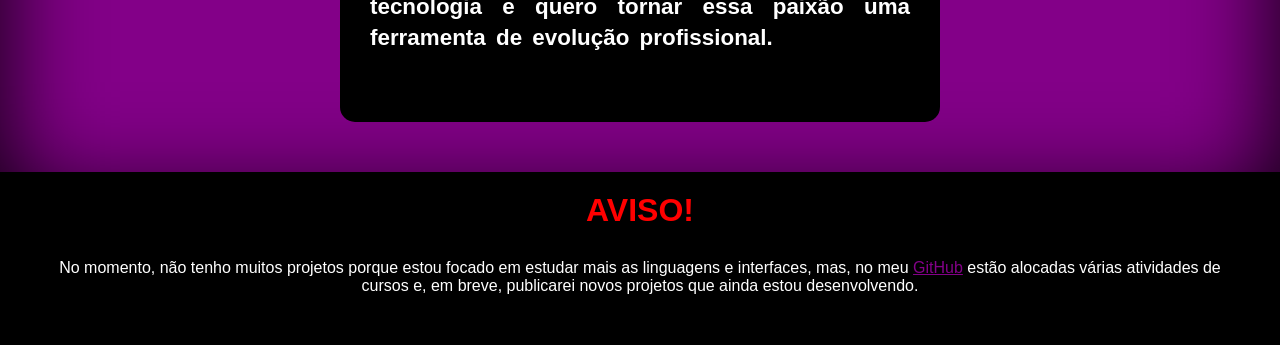
==== commit 0af5e761: "Update V1.5" ====
--- a/index.html
+++ b/index.html
@@ -14,7 +14,6 @@
         <a href="#sobre" class="itens " >Sobre mim</a>
         <a href="#habilidades" class="itens ">Habilidades</a>
         <a href="#objetivos" class="itens ">Objetivos</a>
-        <a href="#infos" class="itens ">projetos</a>
         <a href="contato.html"  id="contato">Contate-me</a>
     </header>
     <section id="inicial">
@@ -47,7 +46,7 @@
             <div class="mais">
                 <h3 id="sobre">SOBRE MIM</h3>
                 <p>
-                    Me chamo Ricardo Ryan Silva Quirino, sou um entusiasta de tecnologia e futuro estudante de Ciência da Computação. Minha jornada começou de forma autonoma, estudando a lógica de programação e desenvolvimento web através de plataformas como o Curso em Vídeo.
+                    Me chamo Ricardo Ryan Silva Quirino, sou um entusiasta de tecnologia e futuro estudante de Ciência da Computação. Minha jornada começou de forma autonoma, estudando a lógica de programação e desenvolvimento web através de plataformas como o <a href="https://www.cursoemvideo.com/" target="_blank">Curso em Vídeo</a>.
                 </p>
                 <p>
                     Além do código, possuo habilidades na manutenção de hardware e sistemas operacionais. Acredito que entender tanto o software quanto o hardware me dá uma visão maior para resolver problemas. Atualmente, busco transformar essa paixão em profissão, focando em me tornar um desenvolvedor preparado para os desafios do mercado.
@@ -95,8 +94,9 @@
             </div>
         </div>
     </section>
-    <footer>
-
+    <footer id="rodape">
+        <h1>AVISO!</h1>
+        <p>No momento, não tenho muitos projetos porque estou focado em estudar mais as linguagens e interfaces, mas, no meu <a href="https://github.com/Ryan-Silva-Dev">GitHub</a> estão alocadas várias atividades de cursos e, em breve, publicarei novos projetos que ainda estou desenvolvendo. </p>
     </footer>
 </script>
 </body>
--- a/estilos/style.css
+++ b/estilos/style.css
@@ -16,7 +16,7 @@
     }
 
     html {
-        scroll-behavior: smooth;
+        scroll-behavior: smooth ;
     }
 
     body{
@@ -72,13 +72,13 @@
     #inicial {
         background-color: var(--cor-primaria);
         display: grid;
-        /* Troque o 300px por 1fr ou auto */
+        
         grid-template-columns: 1fr 1fr; 
         align-items: center; 
         justify-items: center;
-        min-height: calc(100vh - 150px); /* Desconta o tamanho aproximado do header */
+        min-height: calc(100vh - 150px);
         width: 100%;
-        padding-top: 20px; /* Evita que cole no header se a tela for muito baixa */
+        padding-top: 20px;
     }
 
 
@@ -89,7 +89,7 @@
         justify-content: center; 
         padding: 20px;
         margin: 20px;
-        color: var(--cor-secundaria);
+        color: var(--cor-tercearia);
         line-height: 1.6;
     }
     #nome{
@@ -148,7 +148,7 @@
         min-width: 50%;   
         max-height: 70vh;
         min-height: 70vh;    
-        object-fit: contain; /* Mantém a proporção sem distorcer */
+        object-fit: contain;
         display: block;
         margin: auto;
     }
@@ -166,7 +166,7 @@
         justify-content: space-around;
         align-items: center;
         min-height: 100vh;
-        /*box-shadow: inset 0 30px 100px -0px var(--cor-primaria);*/
+        box-shadow: inset 0 30px 100px -0px var(--cor-primaria);
 
     }
     .mais{
@@ -180,6 +180,7 @@
 
     .mais h3,p{
         padding: 30px;
+        color: var(--cor-tercearia);
     }
     .mais h3{
         text-align: center;
@@ -193,11 +194,15 @@
         font-size: 1.4em;
         font-weight: bolder;
     }
+    .mais a{
+        color: var(--cor-secundaria);
+    }
     .mais ul{
         margin: auto;
         list-style-position: inside;
         list-style: none;
         padding: 0px;
+        color: var(--cor-tercearia);
     }
     .pontos{
         font-size: 1.6em;
@@ -206,11 +211,12 @@
         display: flex;
         align-items: center;
         padding-left: 20px;
+        
     }
     .pontos::before {
         content: ">";
         margin-right: 8px;
-        color: var(--cor-secundaria);
+        color: var(--cor-tercearia);
     }
     .subpontos {
         display: flex;       
@@ -225,7 +231,19 @@
     .subpontos::before {
         content: ">";        
         margin-right: 10px;  
-        color: var(--cor-secundaria);         
+        color: var(--cor-tercearia);   
         flex-shrink: 0;      
     }
+    #rodape{
+        padding: 20px;
+        color: var(--cor-tercearia);
+        text-align: center;
+        font-size: 1em;
+    }
+    #rodape h1{
+        color: red;
+    }
+    #rodape a{
+        color: var(--cor-secundaria);
+    }
 }
--- a/estilos/style_celulares.css
+++ b/estilos/style_celulares.css
@@ -1,5 +1,5 @@
 @charset "utf-8";
-@media screen and (max-width: 500px) {
+@media screen and (max-width: 550px) {
 
 
     :root{
@@ -135,7 +135,7 @@
     
     }
     #usuario{
-        background-color: #800080;
+        background-color: var(--cor-secundaria);
         flex: 1 1 300px;
         
        
@@ -166,11 +166,12 @@
         justify-content: space-around;
         align-items: center;
         min-height: 100vh;
+        box-shadow: inset 0 30px 100px -0px var(--cor-primaria);
         
 
     }
     .mais{
-        background-color: black;
+        background-color: var(--cor-primaria);
         color: var(--cor-secundaria);
         width: 400px;
         height: 500px;
@@ -180,6 +181,8 @@
 
     .mais h3,p{
         padding: 20px;
+        color: var(--cor-tercearia);
+        font-family: system-ui, -apple-system, BlinkMacSystemFont, 'Segoe UI', Roboto, Oxygen, Ubuntu, Cantarell, 'Open Sans', 'Helvetica Neue', sans-serif;
     }
     .mais h3{
         text-align: center;
@@ -187,17 +190,22 @@
     }
     .mais p{
         text-align: justify;
-        line-height: 1.3em;
+        line-height: 1.4em;
         word-spacing: 4px;
         text-indent: 1em;
-        font-size: 0.8em;
+        font-size: .9em;
         font-weight: bolder;
+        
+    }
+    .mais a{
+        color: var(--cor-secundaria);
     }
     .mais ul{
         margin: auto;
         list-style-position: inside;
         list-style: none;
         padding: 0px;
+        color: var(--cor-tercearia);
     }
     .pontos{
         font-size: 1em;
@@ -210,7 +218,7 @@
     .pontos::before {
         content: ">";
         margin-right: 8px;
-        color: var(--cor-secundaria);
+        color: var(--cor-tercearia);
     }
     .subpontos {
         display: flex;       
@@ -221,11 +229,24 @@
         font-size: 0.8em;
         line-height: 1.2em;
         font-weight: 500;    
+        color: var(--cor-tercearia);
     }
     .subpontos::before {
         content: ">";        
         margin-right: 10px;  
-        color: var(--cor-secundaria);         
+        color: var(--cor-tercearia);         
         flex-shrink: 0;      
     }
+    #rodape{
+        padding: 20px;
+        color: var(--cor-tercearia);
+        text-align: center;
+        font-size: 1em;
+    }
+    #rodape h1{
+        color: red;
+    }
+    #rodape a{
+        color: var(--cor-secundaria);
+    }
 }
--- a/estilos/style_tablets.css
+++ b/estilos/style_tablets.css
@@ -165,6 +165,7 @@
         justify-content: space-around;
         align-items: center;
         min-height: 100vh;
+        box-shadow: inset 0 30px 100px -0px var(--cor-primaria);
         
 
     }
@@ -179,6 +180,10 @@
 
     .mais h3,p{
         padding: 30px;
+        color: var(--cor-tercearia);
+    }
+    .mais a{
+        color: var(--cor-secundaria);
     }
     .mais h3{
         text-align: center;
@@ -189,7 +194,7 @@
         line-height: 1.4em;
         word-spacing: 5px;
         text-indent: 1em;
-        font-size: 1.2em;
+        font-size: 1em;
         font-weight: bolder;
     }
     .mais ul{
@@ -197,6 +202,7 @@
         list-style-position: inside;
         list-style: none;
         padding: 0px;
+        color: var(--cor-tercearia);
     }
     .pontos{
         font-size: 1.2em;
@@ -209,7 +215,7 @@
     .pontos::before {
         content: ">";
         margin-right: 8px;
-        color: var(--cor-secundaria);
+        color: var(--cor-tercearia); 
     }
     .subpontos {
         display: flex;       
@@ -224,7 +230,19 @@
     .subpontos::before {
         content: ">";        
         margin-right: 10px;  
-        color: var(--cor-secundaria);         
+        color: var(--cor-tercearia);        
         flex-shrink: 0;      
     }
+    #rodape{
+        padding: 20px;
+        color: var(--cor-tercearia);
+        text-align: center;
+        font-size: 1em;
+    }
+    #rodape h1{
+        color: red;
+    }
+    #rodape a{
+        color: var(--cor-secundaria);
+    }
 }
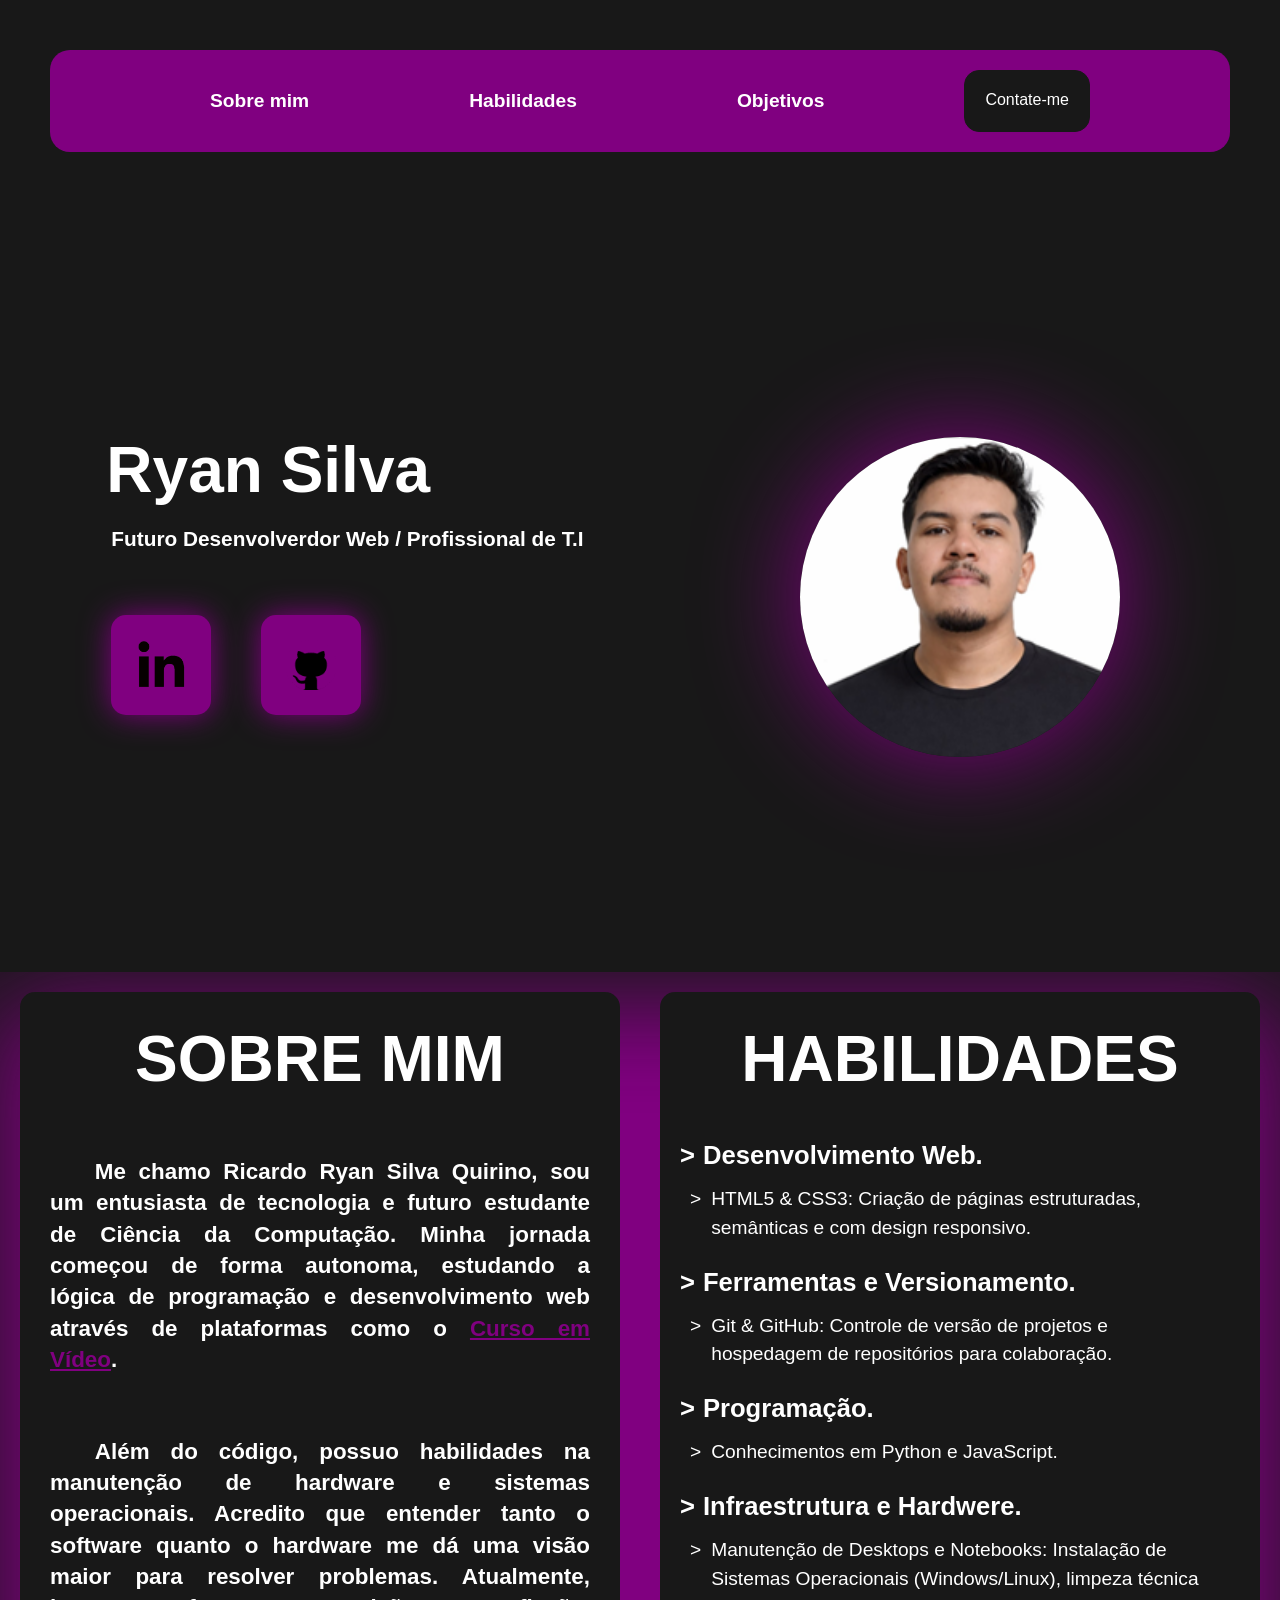
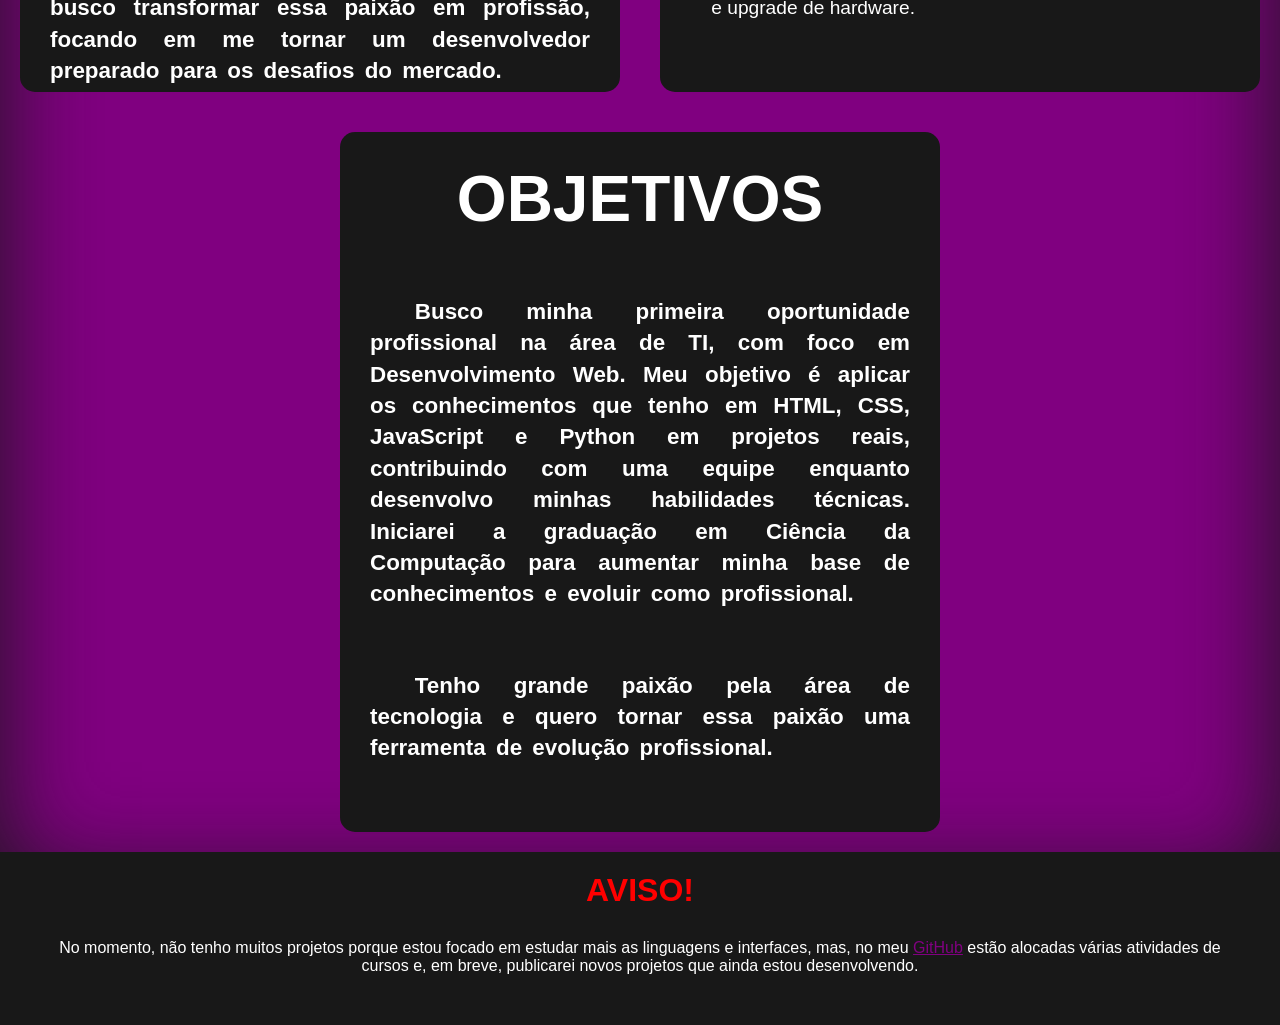
==== commit 2f765314: "Versão V2 Acho que agora já pode ser utilizado." ====
--- a/index.html
+++ b/index.html
@@ -35,9 +35,9 @@
         </div>
         
         <picture>
-            <source media="(max-width: 768px)" srcset="Imagens/usuar2o.png">
-            <source media="(min-width:769px) and (max-width: 1200px)" srcset="Imagens/usuar3o.png">
-            <img src="Imagens/usuar1o.png" alt="foto" id="foto">
+            <source media="(max-width: 768px)" srcset="Imagens/eu3.png" class="eu">
+            <source media="(min-width:769px) " srcset="Imagens/eu2.png" class="eu">
+            <img src="Imagens/eu2.png" alt="foto" id="foto" class="eu">
         </picture>
         
     </section>
--- a/estilos/style.css
+++ b/estilos/style.css
@@ -3,8 +3,8 @@
     
 
     :root{
-        --cor-primaria: #000000;
-        --cor-secundaria: #830088;
+        --cor-primaria: #181818;
+        --cor-secundaria: #800080;
         --cor-tercearia: #ffffff;
     }
 
@@ -23,6 +23,7 @@
         background-color: var(--cor-primaria);
         margin: auto;
         -ms-overflow-style: none;  
+        max-width: 2700px;
     }
 
     body::-webkit-scrollbar {
@@ -142,13 +143,17 @@
         align-items: center;
         width: 100%;
         max-height: 100%; 
-    }
+        
+    }
+    
     #foto{
+        border-radius: 50%;
+        box-shadow: 0 0 100px var(--cor-secundaria);
         max-width: 90%; 
         min-width: 50%;   
-        max-height: 70vh;
-        min-height: 70vh;    
-        object-fit: contain;
+        max-height: 90%;
+        min-height: 50%;    
+        object-fit: cover;
         display: block;
         margin: auto;
     }
@@ -175,7 +180,7 @@
         width: 600px;
         height: 700px;
         border-radius: 15px;
-        margin: 50px;
+        margin: 20px;
     }
 
     .mais h3,p{
--- a/estilos/style_celulares.css
+++ b/estilos/style_celulares.css
@@ -3,7 +3,7 @@
 
 
     :root{
-        --cor-primaria: #000000;
+        --cor-primaria: #181818;
         --cor-secundaria: #800080;
         --cor-tercearia: #ffffff;
     }
@@ -149,6 +149,10 @@
     #foto{
         
         flex: 1 1 300px;
+    }
+    .eu{
+        border-radius: 50%;
+        box-shadow: 0 0 100px var(--cor-secundaria);
     }
     #infos{
         background-color: var(--cor-secundaria);
--- a/estilos/style_tablets.css
+++ b/estilos/style_tablets.css
@@ -3,7 +3,7 @@
 
 
     :root{
-        --cor-primaria: #000000;
+        --cor-primaria: #181818;
         --cor-secundaria: #800080;
         --cor-tercearia: #ffffff;
     }
@@ -151,6 +151,10 @@
     
     picture{
         padding: 50px;
+    }
+    .eu{
+        border-radius: 50%;
+        box-shadow: 0 0 100px var(--cor-secundaria);
     }
     #infos{
         background-color: var(--cor-secundaria);
